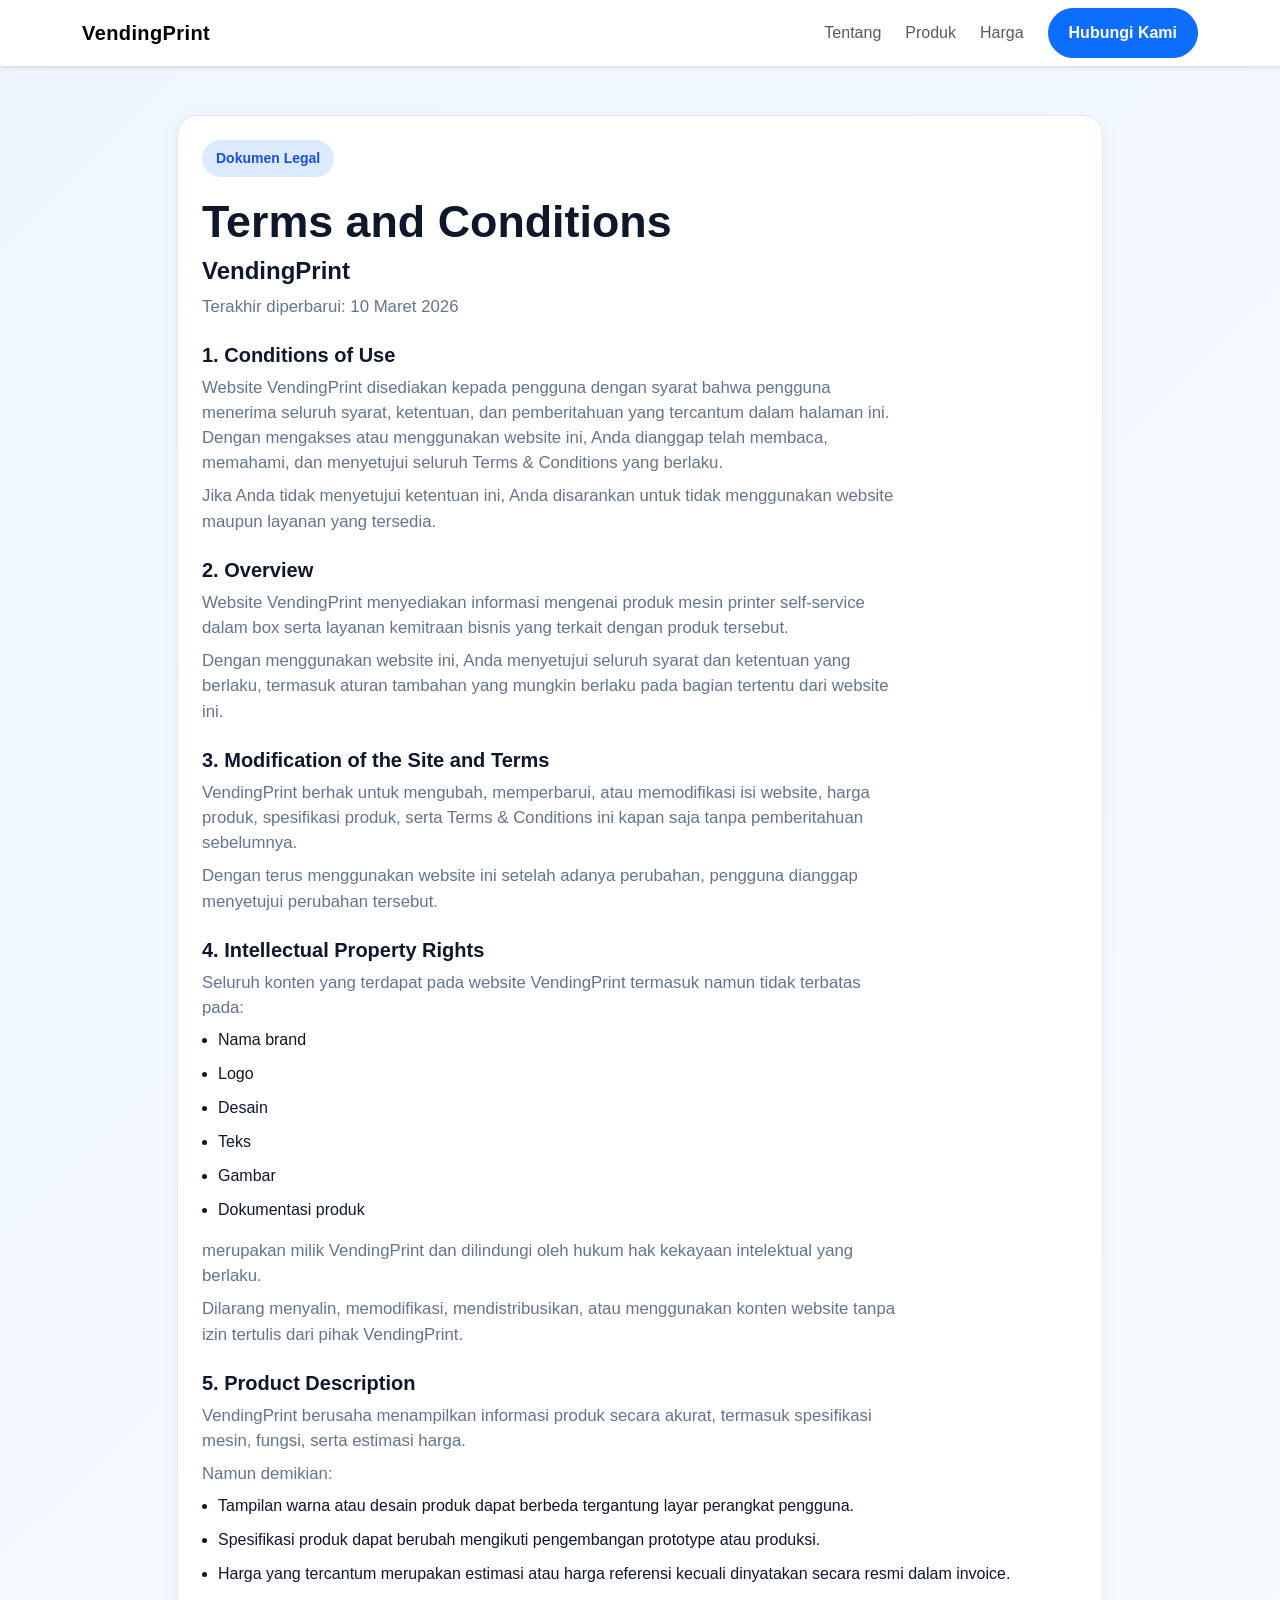
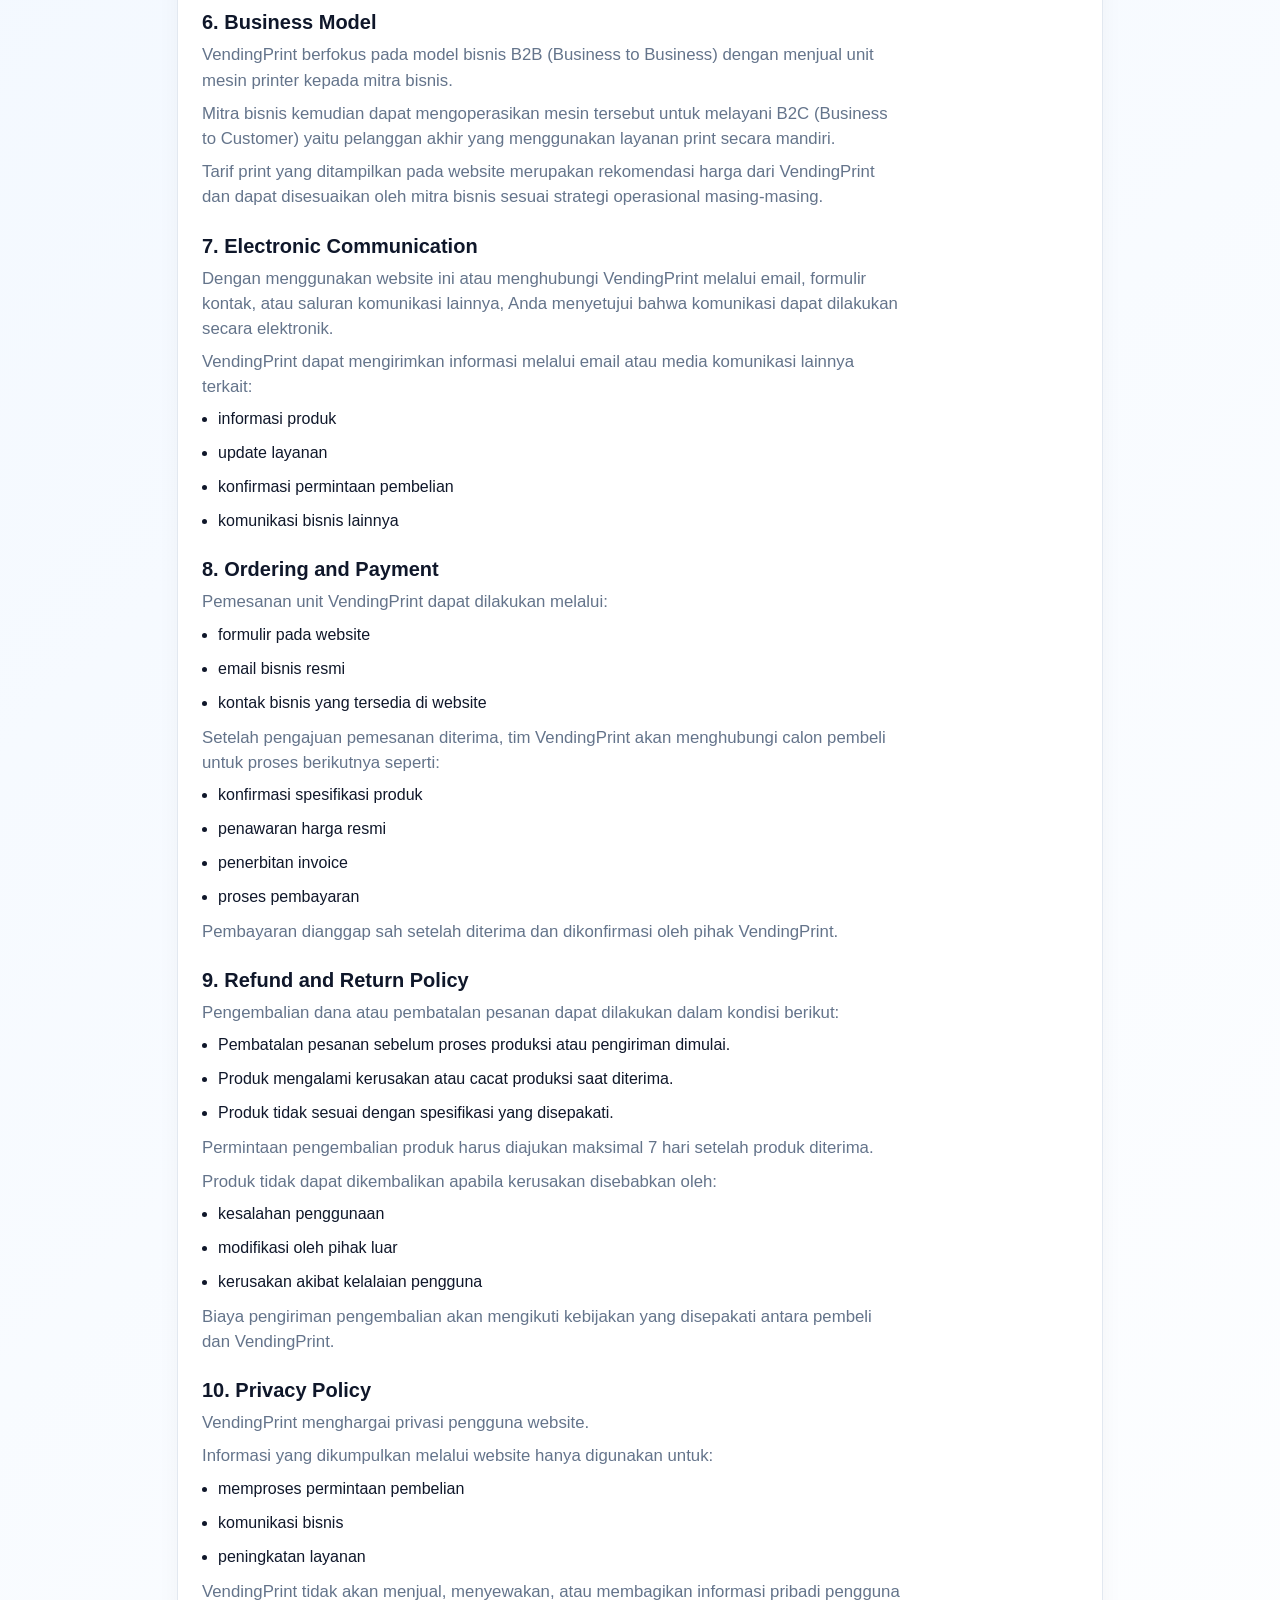
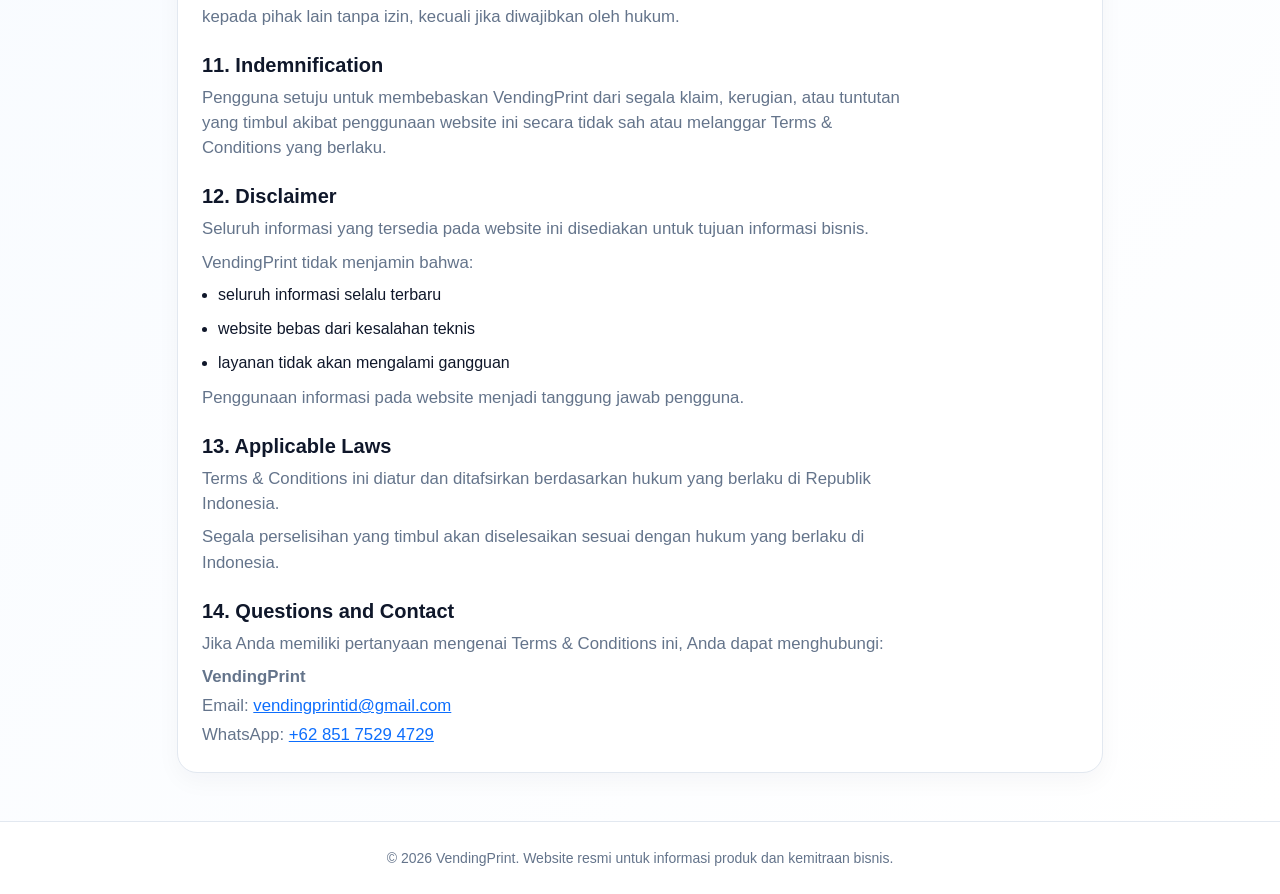
==== terms.html @ bd44f7d4 "Create TnC and add image VendingPrint.png" ====
<!DOCTYPE html>
<html lang="id">
<head>
  <meta charset="UTF-8" />
  <meta name="viewport" content="width=device-width, initial-scale=1.0" />
  <title>Terms & Conditions - VendingPrint</title>
  <meta name="description" content="Terms & Conditions resmi VendingPrint terkait penggunaan website, pemesanan, dan kebijakan layanan." />
  <link href="https://cdn.jsdelivr.net/npm/bootstrap@5.3.3/dist/css/bootstrap.min.css" rel="stylesheet" />
  <link rel="stylesheet" href="style.css" />
</head>
<body>
  <nav class="navbar navbar-expand-lg bg-white border-bottom sticky-top shadow-sm">
    <div class="container">
      <a class="navbar-brand" href="index.html#home">VendingPrint</a>
      <button class="navbar-toggler" type="button" data-bs-toggle="collapse" data-bs-target="#navbarNavTerms">
        <span class="navbar-toggler-icon"></span>
      </button>
      <div class="collapse navbar-collapse" id="navbarNavTerms">
        <ul class="navbar-nav ms-auto align-items-lg-center gap-lg-2">
          <li class="nav-item"><a class="nav-link" href="index.html#tentang">Tentang</a></li>
          <li class="nav-item"><a class="nav-link" href="index.html#produk">Produk</a></li>
          <li class="nav-item"><a class="nav-link" href="index.html#harga">Harga</a></li>
          <li class="nav-item"><a class="btn btn-primary btn-rounded ms-lg-2" href="index.html#hubungi">Hubungi Kami</a></li>
        </ul>
      </div>
    </div>
  </nav>

  <section class="hero py-5">
    <div class="container">
      <div class="row justify-content-center">
        <div class="col-lg-10">
          <div class="catalog-card section-reveal">
            <span class="hero-badge">Dokumen Legal</span>
            <h1 class="section-title mb-2">Terms and Conditions</h1>
            <h2 class="h4 fw-bold mb-2">VendingPrint</h2>
            <p class="small-note mb-4">Terakhir diperbarui: 10 Maret 2026</p>

            <div class="mb-4">
              <h3 class="h5 fw-bold">1. Conditions of Use</h3>
              <p class="muted mb-0">
                Website VendingPrint disediakan kepada pengguna dengan syarat bahwa pengguna menerima seluruh syarat, ketentuan, dan pemberitahuan yang tercantum dalam halaman ini. Dengan mengakses atau menggunakan website ini, Anda dianggap telah membaca, memahami, dan menyetujui seluruh Terms &amp; Conditions yang berlaku.
              </p>
              <p class="muted mb-0 mt-2">
                Jika Anda tidak menyetujui ketentuan ini, Anda disarankan untuk tidak menggunakan website maupun layanan yang tersedia.
              </p>
            </div>

            <div class="mb-4">
              <h3 class="h5 fw-bold">2. Overview</h3>
              <p class="muted mb-0">
                Website VendingPrint menyediakan informasi mengenai produk mesin printer self-service dalam box serta layanan kemitraan bisnis yang terkait dengan produk tersebut.
              </p>
              <p class="muted mb-0 mt-2">
                Dengan menggunakan website ini, Anda menyetujui seluruh syarat dan ketentuan yang berlaku, termasuk aturan tambahan yang mungkin berlaku pada bagian tertentu dari website ini.
              </p>
            </div>

            <div class="mb-4">
              <h3 class="h5 fw-bold">3. Modification of the Site and Terms</h3>
              <p class="muted mb-0">
                VendingPrint berhak untuk mengubah, memperbarui, atau memodifikasi isi website, harga produk, spesifikasi produk, serta Terms &amp; Conditions ini kapan saja tanpa pemberitahuan sebelumnya.
              </p>
              <p class="muted mb-0 mt-2">
                Dengan terus menggunakan website ini setelah adanya perubahan, pengguna dianggap menyetujui perubahan tersebut.
              </p>
            </div>

            <div class="mb-4">
              <h3 class="h5 fw-bold">4. Intellectual Property Rights</h3>
              <p class="muted mb-2">Seluruh konten yang terdapat pada website VendingPrint termasuk namun tidak terbatas pada:</p>
              <ul class="simple-list ps-3">
                <li>Nama brand</li>
                <li>Logo</li>
                <li>Desain</li>
                <li>Teks</li>
                <li>Gambar</li>
                <li>Dokumentasi produk</li>
              </ul>
              <p class="muted mb-0">
                merupakan milik VendingPrint dan dilindungi oleh hukum hak kekayaan intelektual yang berlaku.
              </p>
              <p class="muted mb-0 mt-2">
                Dilarang menyalin, memodifikasi, mendistribusikan, atau menggunakan konten website tanpa izin tertulis dari pihak VendingPrint.
              </p>
            </div>

            <div class="mb-4">
              <h3 class="h5 fw-bold">5. Product Description</h3>
              <p class="muted mb-2">
                VendingPrint berusaha menampilkan informasi produk secara akurat, termasuk spesifikasi mesin, fungsi, serta estimasi harga.
              </p>
              <p class="muted mb-2">Namun demikian:</p>
              <ul class="simple-list ps-3 mb-0">
                <li>Tampilan warna atau desain produk dapat berbeda tergantung layar perangkat pengguna.</li>
                <li>Spesifikasi produk dapat berubah mengikuti pengembangan prototype atau produksi.</li>
                <li>Harga yang tercantum merupakan estimasi atau harga referensi kecuali dinyatakan secara resmi dalam invoice.</li>
              </ul>
            </div>

            <div class="mb-4">
              <h3 class="h5 fw-bold">6. Business Model</h3>
              <p class="muted mb-0">
                VendingPrint berfokus pada model bisnis B2B (Business to Business) dengan menjual unit mesin printer kepada mitra bisnis.
              </p>
              <p class="muted mb-0 mt-2">
                Mitra bisnis kemudian dapat mengoperasikan mesin tersebut untuk melayani B2C (Business to Customer) yaitu pelanggan akhir yang menggunakan layanan print secara mandiri.
              </p>
              <p class="muted mb-0 mt-2">
                Tarif print yang ditampilkan pada website merupakan rekomendasi harga dari VendingPrint dan dapat disesuaikan oleh mitra bisnis sesuai strategi operasional masing-masing.
              </p>
            </div>

            <div class="mb-4">
              <h3 class="h5 fw-bold">7. Electronic Communication</h3>
              <p class="muted mb-2">
                Dengan menggunakan website ini atau menghubungi VendingPrint melalui email, formulir kontak, atau saluran komunikasi lainnya, Anda menyetujui bahwa komunikasi dapat dilakukan secara elektronik.
              </p>
              <p class="muted mb-2">VendingPrint dapat mengirimkan informasi melalui email atau media komunikasi lainnya terkait:</p>
              <ul class="simple-list ps-3 mb-0">
                <li>informasi produk</li>
                <li>update layanan</li>
                <li>konfirmasi permintaan pembelian</li>
                <li>komunikasi bisnis lainnya</li>
              </ul>
            </div>

            <div class="mb-4">
              <h3 class="h5 fw-bold">8. Ordering and Payment</h3>
              <p class="muted mb-2">Pemesanan unit VendingPrint dapat dilakukan melalui:</p>
              <ul class="simple-list ps-3 mb-2">
                <li>formulir pada website</li>
                <li>email bisnis resmi</li>
                <li>kontak bisnis yang tersedia di website</li>
              </ul>
              <p class="muted mb-2">
                Setelah pengajuan pemesanan diterima, tim VendingPrint akan menghubungi calon pembeli untuk proses berikutnya seperti:
              </p>
              <ul class="simple-list ps-3 mb-2">
                <li>konfirmasi spesifikasi produk</li>
                <li>penawaran harga resmi</li>
                <li>penerbitan invoice</li>
                <li>proses pembayaran</li>
              </ul>
              <p class="muted mb-0">Pembayaran dianggap sah setelah diterima dan dikonfirmasi oleh pihak VendingPrint.</p>
            </div>

            <div class="mb-4">
              <h3 class="h5 fw-bold">9. Refund and Return Policy</h3>
              <p class="muted mb-2">Pengembalian dana atau pembatalan pesanan dapat dilakukan dalam kondisi berikut:</p>
              <ul class="simple-list ps-3 mb-2">
                <li>Pembatalan pesanan sebelum proses produksi atau pengiriman dimulai.</li>
                <li>Produk mengalami kerusakan atau cacat produksi saat diterima.</li>
                <li>Produk tidak sesuai dengan spesifikasi yang disepakati.</li>
              </ul>
              <p class="muted mb-2">Permintaan pengembalian produk harus diajukan maksimal 7 hari setelah produk diterima.</p>
              <p class="muted mb-2">Produk tidak dapat dikembalikan apabila kerusakan disebabkan oleh:</p>
              <ul class="simple-list ps-3 mb-2">
                <li>kesalahan penggunaan</li>
                <li>modifikasi oleh pihak luar</li>
                <li>kerusakan akibat kelalaian pengguna</li>
              </ul>
              <p class="muted mb-0">
                Biaya pengiriman pengembalian akan mengikuti kebijakan yang disepakati antara pembeli dan VendingPrint.
              </p>
            </div>

            <div class="mb-4">
              <h3 class="h5 fw-bold">10. Privacy Policy</h3>
              <p class="muted mb-2">VendingPrint menghargai privasi pengguna website.</p>
              <p class="muted mb-2">Informasi yang dikumpulkan melalui website hanya digunakan untuk:</p>
              <ul class="simple-list ps-3 mb-2">
                <li>memproses permintaan pembelian</li>
                <li>komunikasi bisnis</li>
                <li>peningkatan layanan</li>
              </ul>
              <p class="muted mb-0">
                VendingPrint tidak akan menjual, menyewakan, atau membagikan informasi pribadi pengguna kepada pihak lain tanpa izin, kecuali jika diwajibkan oleh hukum.
              </p>
            </div>

            <div class="mb-4">
              <h3 class="h5 fw-bold">11. Indemnification</h3>
              <p class="muted mb-0">
                Pengguna setuju untuk membebaskan VendingPrint dari segala klaim, kerugian, atau tuntutan yang timbul akibat penggunaan website ini secara tidak sah atau melanggar Terms &amp; Conditions yang berlaku.
              </p>
            </div>

            <div class="mb-4">
              <h3 class="h5 fw-bold">12. Disclaimer</h3>
              <p class="muted mb-2">Seluruh informasi yang tersedia pada website ini disediakan untuk tujuan informasi bisnis.</p>
              <p class="muted mb-2">VendingPrint tidak menjamin bahwa:</p>
              <ul class="simple-list ps-3 mb-2">
                <li>seluruh informasi selalu terbaru</li>
                <li>website bebas dari kesalahan teknis</li>
                <li>layanan tidak akan mengalami gangguan</li>
              </ul>
              <p class="muted mb-0">Penggunaan informasi pada website menjadi tanggung jawab pengguna.</p>
            </div>

            <div class="mb-4">
              <h3 class="h5 fw-bold">13. Applicable Laws</h3>
              <p class="muted mb-0">
                Terms &amp; Conditions ini diatur dan ditafsirkan berdasarkan hukum yang berlaku di Republik Indonesia.
              </p>
              <p class="muted mb-0 mt-2">
                Segala perselisihan yang timbul akan diselesaikan sesuai dengan hukum yang berlaku di Indonesia.
              </p>
            </div>

            <div>
              <h3 class="h5 fw-bold">14. Questions and Contact</h3>
              <p class="muted mb-2">Jika Anda memiliki pertanyaan mengenai Terms &amp; Conditions ini, Anda dapat menghubungi:</p>
              <p class="mb-1"><strong>VendingPrint</strong></p>
              <p class="mb-1">Email: <a href="mailto:vendingprintid@gmail.com">vendingprintid@gmail.com</a></p>
              <p class="mb-0">WhatsApp: <a href="https://wa.me/6285175294729" target="_blank" rel="noopener noreferrer">+62 851 7529 4729</a></p>
            </div>
          </div>
        </div>
      </div>
    </div>
  </section>

  <footer class="py-4">
    <div class="container text-center">
      <small>© <span id="year"></span> VendingPrint. Website resmi untuk informasi produk dan kemitraan bisnis.</small>
    </div>
  </footer>

  <button id="backToTop" class="back-to-top" aria-label="Kembali ke atas">↑</button>

  <script src="https://cdn.jsdelivr.net/npm/bootstrap@5.3.3/dist/js/bootstrap.bundle.min.js"></script>
  <script src="script.js"></script>
</body>
</html>
---- style.css ----
:root {
  --primary: #0d6efd;
  --dark: #0f172a;
  --muted: #64748b;
  --light-bg: #f8fafc;
  --border: #e2e8f0;
  --card-bg: #ffffff;
}

html {
  scroll-behavior: smooth;
}

body {
  font-family: Arial, Helvetica, sans-serif;
  color: var(--dark);
  background: #ffffff;
  transition: background 0.3s ease, color 0.3s ease;
}

.navbar {
  backdrop-filter: blur(10px);
}

.navbar-brand {
  font-weight: 700;
  letter-spacing: 0.4px;
}

.hero {
  background: linear-gradient(135deg, #eff6ff 0%, #ffffff 100%);
  padding: 90px 0 70px;
}

.hero-badge {
  display: inline-block;
  background: #dbeafe;
  color: #1d4ed8;
  padding: 8px 14px;
  border-radius: 999px;
  font-size: 14px;
  font-weight: 600;
  margin-bottom: 18px;
}

.hero h1 {
  font-size: 2.8rem;
  font-weight: 700;
  line-height: 1.2;
}

.hero p {
  font-size: 1.05rem;
  color: var(--muted);
  max-width: 700px;
}

.hero-card,
.info-card,
.pricing-card,
.catalog-card,
.contact-card {
  background: var(--card-bg);
  border: 1px solid var(--border);
  border-radius: 20px;
  padding: 24px;
  height: 100%;
  box-shadow: 0 8px 24px rgba(15, 23, 42, 0.04);
  transition: transform 0.25s ease, box-shadow 0.25s ease, background 0.3s ease;
}

.hover-lift:hover {
  transform: translateY(-6px);
  box-shadow: 0 16px 34px rgba(15, 23, 42, 0.12);
}

.machine-box {
  background: linear-gradient(180deg, #1e293b 0%, #334155 100%);
  border-radius: 24px;
  padding: 28px;
  color: #fff;
  max-width: 380px;
  margin: 0 auto;
  position: relative;
  min-height: 500px;
  box-shadow: 0 20px 45px rgba(15, 23, 42, 0.15);
}

.prototype-badge {
  position: absolute;
  top: 14px;
  right: 14px;
  background: rgba(255,255,255,0.15);
  border: 1px solid rgba(255,255,255,0.2);
  padding: 6px 10px;
  border-radius: 999px;
  font-size: 12px;
}

/* .machine-screen {
  background: #0f172a;
  border: 3px solid #475569;
  border-radius: 16px;
  height: 90px;
  margin-bottom: 18px;
  display: flex;
  align-items: center;
  justify-content: center;
  color: #93c5fd;
  font-weight: 700;
} */

.machine-image {
  width: 100%;
  border-radius: 14px;
  margin-bottom: 18px;
  box-shadow: 0 10px 25px rgba(0,0,0,0.2);
  background: #fff;
  object-fit: cover;
}

.machine-paper {
  width: 78%;
  min-height: 90px;
  background: #fff;
  border-radius: 10px;
  margin: 0 auto;
  color: #0f172a;
  padding: 12px;
  font-size: 12px;
  box-shadow: 0 12px 24px rgba(0, 0, 0, 0.15);
}

.section-title {
  font-size: 2rem;
  font-weight: 700;
  margin-bottom: 12px;
}

.section-subtitle {
  color: var(--muted);
  max-width: 720px;
  margin: 0 auto 40px;
}

.price-highlight {
  font-size: 2rem;
  font-weight: 700;
  color: var(--primary);
}

.catalog-price {
  font-size: 1.4rem;
  font-weight: 700;
  color: var(--dark);
}

.muted {
  color: var(--muted);
}

.feature-list li,
.simple-list li {
  margin-bottom: 10px;
  color: var(--dark);
}

.pricing-table .row-item {
  display: flex;
  justify-content: space-between;
  align-items: center;
  padding: 14px 0;
  border-bottom: 1px solid var(--border);
}

.pricing-table .row-item:last-child {
  border-bottom: none;
}

.cta-section {
  background: var(--light-bg);
}

footer {
  border-top: 1px solid var(--border);
  color: var(--muted);
}

.btn-rounded {
  border-radius: 999px;
  padding: 12px 20px;
  font-weight: 600;
}

.small-note {
  font-size: 0.92rem;
  color: var(--muted);
}

.section-reveal,
.fade-up {
  opacity: 0;
  transform: translateY(30px);
  transition: opacity 0.7s ease, transform 0.7s ease;
}

.section-reveal.show,
.fade-up.show {
  opacity: 1;
  transform: translateY(0);
}

.back-to-top {
  position: fixed;
  right: 20px;
  bottom: 20px;
  width: 46px;
  height: 46px;
  border: none;
  border-radius: 50%;
  background: var(--primary);
  color: #fff;
  font-size: 22px;
  display: none;
  align-items: center;
  justify-content: center;
  box-shadow: 0 10px 20px rgba(13, 110, 253, 0.25);
  z-index: 999;
}

.back-to-top.show {
  display: inline-flex;
}

@media (max-width: 991px) {
  .hero {
    padding: 72px 0 56px;
  }

  .hero h1 {
    font-size: 2.2rem;
  }
}

@media (max-width: 576px) {
  .hero h1 {
    font-size: 1.9rem;
  }

  .machine-box {
    min-height: auto;
  }

  .machine-paper {
    width: 100%;
  }

  .pricing-table .row-item {
    flex-direction: column;
    align-items: flex-start;
    gap: 6px;
  }
}
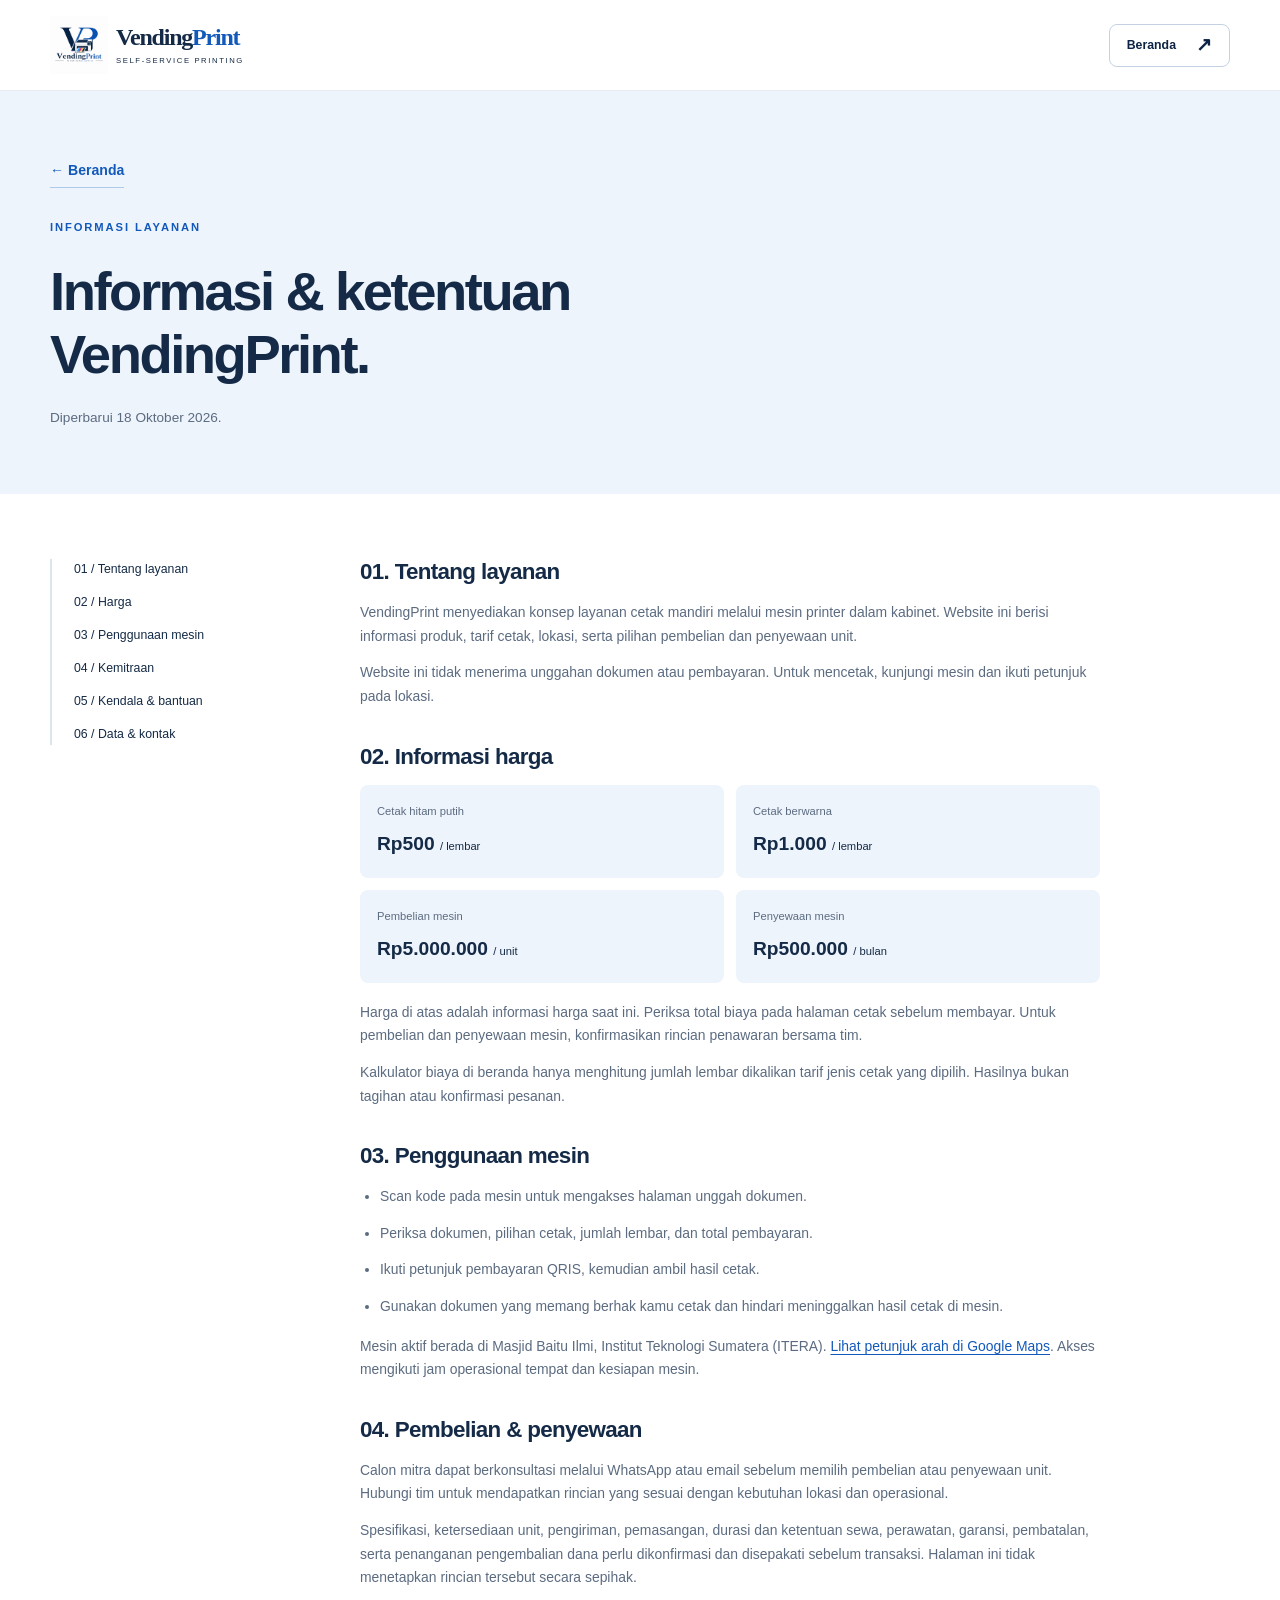
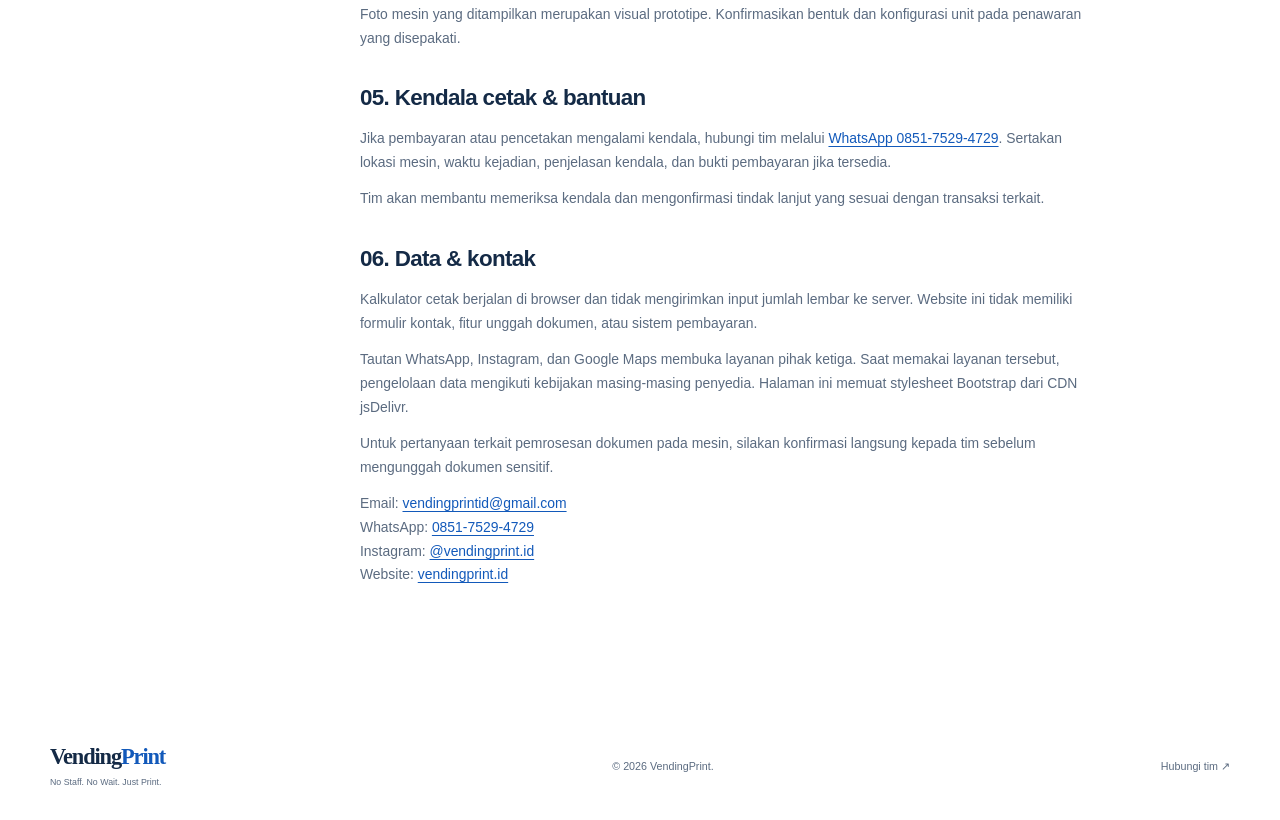
==== commit c9a09a61: "Update web VendingPrint" ====
--- a/terms.html
+++ b/terms.html
@@ -1,235 +1,223 @@
-<!DOCTYPE html>
+<!doctype html>
 <html lang="id">
-<head>
-  <meta charset="UTF-8" />
-  <meta name="viewport" content="width=device-width, initial-scale=1.0" />
-  <title>Terms & Conditions - VendingPrint</title>
-  <meta name="description" content="Terms & Conditions resmi VendingPrint terkait penggunaan website, pemesanan, dan kebijakan layanan." />
-  <link href="https://cdn.jsdelivr.net/npm/bootstrap@5.3.3/dist/css/bootstrap.min.css" rel="stylesheet" />
-  <link rel="stylesheet" href="style.css" />
-</head>
-<body>
-  <nav class="navbar navbar-expand-lg bg-white border-bottom sticky-top shadow-sm">
-    <div class="container">
-      <a class="navbar-brand" href="index.html#home">VendingPrint</a>
-      <button class="navbar-toggler" type="button" data-bs-toggle="collapse" data-bs-target="#navbarNavTerms">
-        <span class="navbar-toggler-icon"></span>
-      </button>
-      <div class="collapse navbar-collapse" id="navbarNavTerms">
-        <ul class="navbar-nav ms-auto align-items-lg-center gap-lg-2">
-          <li class="nav-item"><a class="nav-link" href="index.html#tentang">Tentang</a></li>
-          <li class="nav-item"><a class="nav-link" href="index.html#produk">Produk</a></li>
-          <li class="nav-item"><a class="nav-link" href="index.html#harga">Harga</a></li>
-          <li class="nav-item"><a class="btn btn-primary btn-rounded ms-lg-2" href="index.html#hubungi">Hubungi Kami</a></li>
-        </ul>
+  <head>
+    <meta charset="UTF-8" />
+    <meta name="viewport" content="width=device-width, initial-scale=1" />
+    <meta name="theme-color" content="#0c2345" />
+    <title>Informasi & Ketentuan — VendingPrint</title>
+    <meta
+      name="description"
+      content="Informasi layanan cetak, harga, kemitraan, dan kontak bantuan VendingPrint."
+    />
+    <link rel="icon" type="image/png" href="logo.png" />
+    <link
+      rel="stylesheet"
+      href="https://cdn.jsdelivr.net/npm/bootstrap@5.3.3/dist/css/bootstrap.min.css"
+    />
+    <link rel="stylesheet" href="style.css" />
+    <script src="script.js" defer></script>
+  </head>
+  <body>
+    <a class="skip-link" href="#main">Langsung ke konten</a>
+    <header class="site-header terms-header">
+      <div class="container nav-shell">
+        <a class="brand" href="index.html" aria-label="VendingPrint, beranda"
+          ><img src="logo.png" alt="" width="58" height="58" /><span
+            >Vending<span class="brand-blue">Print</span
+            ><small>SELF-SERVICE PRINTING</small></span
+          ></a
+        ><a class="button button-small button-outline" href="index.html"
+          >Beranda <span aria-hidden="true">↗</span></a
+        >
       </div>
-    </div>
-  </nav>
-
-  <section class="hero py-5">
-    <div class="container">
-      <div class="row justify-content-center">
-        <div class="col-lg-10">
-          <div class="catalog-card section-reveal">
-            <span class="hero-badge">Dokumen Legal</span>
-            <h1 class="section-title mb-2">Terms and Conditions</h1>
-            <h2 class="h4 fw-bold mb-2">VendingPrint</h2>
-            <p class="small-note mb-4">Terakhir diperbarui: 10 Maret 2026</p>
-
-            <div class="mb-4">
-              <h3 class="h5 fw-bold">1. Conditions of Use</h3>
-              <p class="muted mb-0">
-                Website VendingPrint disediakan kepada pengguna dengan syarat bahwa pengguna menerima seluruh syarat, ketentuan, dan pemberitahuan yang tercantum dalam halaman ini. Dengan mengakses atau menggunakan website ini, Anda dianggap telah membaca, memahami, dan menyetujui seluruh Terms &amp; Conditions yang berlaku.
-              </p>
-              <p class="muted mb-0 mt-2">
-                Jika Anda tidak menyetujui ketentuan ini, Anda disarankan untuk tidak menggunakan website maupun layanan yang tersedia.
-              </p>
-            </div>
-
-            <div class="mb-4">
-              <h3 class="h5 fw-bold">2. Overview</h3>
-              <p class="muted mb-0">
-                Website VendingPrint menyediakan informasi mengenai produk mesin printer self-service dalam box serta layanan kemitraan bisnis yang terkait dengan produk tersebut.
-              </p>
-              <p class="muted mb-0 mt-2">
-                Dengan menggunakan website ini, Anda menyetujui seluruh syarat dan ketentuan yang berlaku, termasuk aturan tambahan yang mungkin berlaku pada bagian tertentu dari website ini.
-              </p>
-            </div>
-
-            <div class="mb-4">
-              <h3 class="h5 fw-bold">3. Modification of the Site and Terms</h3>
-              <p class="muted mb-0">
-                VendingPrint berhak untuk mengubah, memperbarui, atau memodifikasi isi website, harga produk, spesifikasi produk, serta Terms &amp; Conditions ini kapan saja tanpa pemberitahuan sebelumnya.
-              </p>
-              <p class="muted mb-0 mt-2">
-                Dengan terus menggunakan website ini setelah adanya perubahan, pengguna dianggap menyetujui perubahan tersebut.
-              </p>
-            </div>
-
-            <div class="mb-4">
-              <h3 class="h5 fw-bold">4. Intellectual Property Rights</h3>
-              <p class="muted mb-2">Seluruh konten yang terdapat pada website VendingPrint termasuk namun tidak terbatas pada:</p>
-              <ul class="simple-list ps-3">
-                <li>Nama brand</li>
-                <li>Logo</li>
-                <li>Desain</li>
-                <li>Teks</li>
-                <li>Gambar</li>
-                <li>Dokumentasi produk</li>
-              </ul>
-              <p class="muted mb-0">
-                merupakan milik VendingPrint dan dilindungi oleh hukum hak kekayaan intelektual yang berlaku.
-              </p>
-              <p class="muted mb-0 mt-2">
-                Dilarang menyalin, memodifikasi, mendistribusikan, atau menggunakan konten website tanpa izin tertulis dari pihak VendingPrint.
-              </p>
-            </div>
-
-            <div class="mb-4">
-              <h3 class="h5 fw-bold">5. Product Description</h3>
-              <p class="muted mb-2">
-                VendingPrint berusaha menampilkan informasi produk secara akurat, termasuk spesifikasi mesin, fungsi, serta estimasi harga.
-              </p>
-              <p class="muted mb-2">Namun demikian:</p>
-              <ul class="simple-list ps-3 mb-0">
-                <li>Tampilan warna atau desain produk dapat berbeda tergantung layar perangkat pengguna.</li>
-                <li>Spesifikasi produk dapat berubah mengikuti pengembangan prototype atau produksi.</li>
-                <li>Harga yang tercantum merupakan estimasi atau harga referensi kecuali dinyatakan secara resmi dalam invoice.</li>
-              </ul>
-            </div>
-
-            <div class="mb-4">
-              <h3 class="h5 fw-bold">6. Business Model</h3>
-              <p class="muted mb-0">
-                VendingPrint berfokus pada model bisnis B2B (Business to Business) dengan menjual unit mesin printer kepada mitra bisnis.
-              </p>
-              <p class="muted mb-0 mt-2">
-                Mitra bisnis kemudian dapat mengoperasikan mesin tersebut untuk melayani B2C (Business to Customer) yaitu pelanggan akhir yang menggunakan layanan print secara mandiri.
-              </p>
-              <p class="muted mb-0 mt-2">
-                Tarif print yang ditampilkan pada website merupakan rekomendasi harga dari VendingPrint dan dapat disesuaikan oleh mitra bisnis sesuai strategi operasional masing-masing.
-              </p>
-            </div>
-
-            <div class="mb-4">
-              <h3 class="h5 fw-bold">7. Electronic Communication</h3>
-              <p class="muted mb-2">
-                Dengan menggunakan website ini atau menghubungi VendingPrint melalui email, formulir kontak, atau saluran komunikasi lainnya, Anda menyetujui bahwa komunikasi dapat dilakukan secara elektronik.
-              </p>
-              <p class="muted mb-2">VendingPrint dapat mengirimkan informasi melalui email atau media komunikasi lainnya terkait:</p>
-              <ul class="simple-list ps-3 mb-0">
-                <li>informasi produk</li>
-                <li>update layanan</li>
-                <li>konfirmasi permintaan pembelian</li>
-                <li>komunikasi bisnis lainnya</li>
-              </ul>
-            </div>
-
-            <div class="mb-4">
-              <h3 class="h5 fw-bold">8. Ordering and Payment</h3>
-              <p class="muted mb-2">Pemesanan unit VendingPrint dapat dilakukan melalui:</p>
-              <ul class="simple-list ps-3 mb-2">
-                <li>formulir pada website</li>
-                <li>email bisnis resmi</li>
-                <li>kontak bisnis yang tersedia di website</li>
-              </ul>
-              <p class="muted mb-2">
-                Setelah pengajuan pemesanan diterima, tim VendingPrint akan menghubungi calon pembeli untuk proses berikutnya seperti:
-              </p>
-              <ul class="simple-list ps-3 mb-2">
-                <li>konfirmasi spesifikasi produk</li>
-                <li>penawaran harga resmi</li>
-                <li>penerbitan invoice</li>
-                <li>proses pembayaran</li>
-              </ul>
-              <p class="muted mb-0">Pembayaran dianggap sah setelah diterima dan dikonfirmasi oleh pihak VendingPrint.</p>
-            </div>
-
-            <div class="mb-4">
-              <h3 class="h5 fw-bold">9. Refund and Return Policy</h3>
-              <p class="muted mb-2">Pengembalian dana atau pembatalan pesanan dapat dilakukan dalam kondisi berikut:</p>
-              <ul class="simple-list ps-3 mb-2">
-                <li>Pembatalan pesanan sebelum proses produksi atau pengiriman dimulai.</li>
-                <li>Produk mengalami kerusakan atau cacat produksi saat diterima.</li>
-                <li>Produk tidak sesuai dengan spesifikasi yang disepakati.</li>
-              </ul>
-              <p class="muted mb-2">Permintaan pengembalian produk harus diajukan maksimal 7 hari setelah produk diterima.</p>
-              <p class="muted mb-2">Produk tidak dapat dikembalikan apabila kerusakan disebabkan oleh:</p>
-              <ul class="simple-list ps-3 mb-2">
-                <li>kesalahan penggunaan</li>
-                <li>modifikasi oleh pihak luar</li>
-                <li>kerusakan akibat kelalaian pengguna</li>
-              </ul>
-              <p class="muted mb-0">
-                Biaya pengiriman pengembalian akan mengikuti kebijakan yang disepakati antara pembeli dan VendingPrint.
-              </p>
-            </div>
-
-            <div class="mb-4">
-              <h3 class="h5 fw-bold">10. Privacy Policy</h3>
-              <p class="muted mb-2">VendingPrint menghargai privasi pengguna website.</p>
-              <p class="muted mb-2">Informasi yang dikumpulkan melalui website hanya digunakan untuk:</p>
-              <ul class="simple-list ps-3 mb-2">
-                <li>memproses permintaan pembelian</li>
-                <li>komunikasi bisnis</li>
-                <li>peningkatan layanan</li>
-              </ul>
-              <p class="muted mb-0">
-                VendingPrint tidak akan menjual, menyewakan, atau membagikan informasi pribadi pengguna kepada pihak lain tanpa izin, kecuali jika diwajibkan oleh hukum.
-              </p>
-            </div>
-
-            <div class="mb-4">
-              <h3 class="h5 fw-bold">11. Indemnification</h3>
-              <p class="muted mb-0">
-                Pengguna setuju untuk membebaskan VendingPrint dari segala klaim, kerugian, atau tuntutan yang timbul akibat penggunaan website ini secara tidak sah atau melanggar Terms &amp; Conditions yang berlaku.
-              </p>
-            </div>
-
-            <div class="mb-4">
-              <h3 class="h5 fw-bold">12. Disclaimer</h3>
-              <p class="muted mb-2">Seluruh informasi yang tersedia pada website ini disediakan untuk tujuan informasi bisnis.</p>
-              <p class="muted mb-2">VendingPrint tidak menjamin bahwa:</p>
-              <ul class="simple-list ps-3 mb-2">
-                <li>seluruh informasi selalu terbaru</li>
-                <li>website bebas dari kesalahan teknis</li>
-                <li>layanan tidak akan mengalami gangguan</li>
-              </ul>
-              <p class="muted mb-0">Penggunaan informasi pada website menjadi tanggung jawab pengguna.</p>
-            </div>
-
-            <div class="mb-4">
-              <h3 class="h5 fw-bold">13. Applicable Laws</h3>
-              <p class="muted mb-0">
-                Terms &amp; Conditions ini diatur dan ditafsirkan berdasarkan hukum yang berlaku di Republik Indonesia.
-              </p>
-              <p class="muted mb-0 mt-2">
-                Segala perselisihan yang timbul akan diselesaikan sesuai dengan hukum yang berlaku di Indonesia.
-              </p>
-            </div>
-
-            <div>
-              <h3 class="h5 fw-bold">14. Questions and Contact</h3>
-              <p class="muted mb-2">Jika Anda memiliki pertanyaan mengenai Terms &amp; Conditions ini, Anda dapat menghubungi:</p>
-              <p class="mb-1"><strong>VendingPrint</strong></p>
-              <p class="mb-1">Email: <a href="mailto:vendingprintid@gmail.com">vendingprintid@gmail.com</a></p>
-              <p class="mb-0">WhatsApp: <a href="https://wa.me/6285175294729" target="_blank" rel="noopener noreferrer">+62 851 7529 4729</a></p>
-            </div>
-          </div>
+    </header>
+    <main id="main">
+      <section class="terms-hero">
+        <div class="container">
+          <a class="text-link" href="index.html">← Beranda</a>
+          <p class="eyebrow">INFORMASI LAYANAN</p>
+          <h1>Informasi & ketentuan VendingPrint.</h1>
+          <p>Diperbarui 18 Oktober 2026.</p>
+        </div>
+      </section>
+      <div class="container terms-layout">
+        <nav class="terms-toc" aria-label="Daftar isi">
+          <a href="#layanan">01 / Tentang layanan</a
+          ><a href="#harga">02 / Harga</a
+          ><a href="#penggunaan">03 / Penggunaan mesin</a
+          ><a href="#kemitraan">04 / Kemitraan</a
+          ><a href="#bantuan">05 / Kendala & bantuan</a
+          ><a href="#privasi">06 / Data & kontak</a>
+        </nav>
+        <div class="terms-content">
+          <section id="layanan">
+            <h2>01. Tentang layanan</h2>
+            <p>
+              VendingPrint menyediakan konsep layanan cetak mandiri melalui
+              mesin printer dalam kabinet. Website ini berisi informasi produk,
+              tarif cetak, lokasi, serta pilihan pembelian dan penyewaan unit.
+            </p>
+            <p>
+              Website ini tidak menerima unggahan dokumen atau pembayaran. Untuk
+              mencetak, kunjungi mesin dan ikuti petunjuk pada lokasi.
+            </p>
+          </section>
+          <section id="harga">
+            <h2>02. Informasi harga</h2>
+            <dl class="terms-price-list">
+              <div>
+                <dt>Cetak hitam putih</dt>
+                <dd>Rp500 <span>/ lembar</span></dd>
+              </div>
+              <div>
+                <dt>Cetak berwarna</dt>
+                <dd>Rp1.000 <span>/ lembar</span></dd>
+              </div>
+              <div>
+                <dt>Pembelian mesin</dt>
+                <dd>Rp5.000.000 <span>/ unit</span></dd>
+              </div>
+              <div>
+                <dt>Penyewaan mesin</dt>
+                <dd>Rp500.000 <span>/ bulan</span></dd>
+              </div>
+            </dl>
+            <p>
+              Harga di atas adalah informasi harga saat ini. Periksa total biaya
+              pada halaman cetak sebelum membayar. Untuk pembelian dan penyewaan
+              mesin, konfirmasikan rincian penawaran bersama tim.
+            </p>
+            <p>
+              Kalkulator biaya di beranda hanya menghitung jumlah lembar
+              dikalikan tarif jenis cetak yang dipilih. Hasilnya bukan tagihan
+              atau konfirmasi pesanan.
+            </p>
+          </section>
+          <section id="penggunaan">
+            <h2>03. Penggunaan mesin</h2>
+            <ul>
+              <li>
+                Scan kode pada mesin untuk mengakses halaman unggah dokumen.
+              </li>
+              <li>
+                Periksa dokumen, pilihan cetak, jumlah lembar, dan total
+                pembayaran.
+              </li>
+              <li>
+                Ikuti petunjuk pembayaran QRIS, kemudian ambil hasil cetak.
+              </li>
+              <li>
+                Gunakan dokumen yang memang berhak kamu cetak dan hindari
+                meninggalkan hasil cetak di mesin.
+              </li>
+            </ul>
+            <p>
+              Mesin aktif berada di Masjid Baitu Ilmi, Institut Teknologi
+              Sumatera (ITERA).
+              <a
+                href="https://maps.app.goo.gl/g1y97NFmyg1iFwms7"
+                target="_blank"
+                rel="noopener noreferrer"
+                >Lihat petunjuk arah di Google Maps</a
+              >. Akses mengikuti jam operasional tempat dan kesiapan mesin.
+            </p>
+          </section>
+          <section id="kemitraan">
+            <h2>04. Pembelian & penyewaan</h2>
+            <p>
+              Calon mitra dapat berkonsultasi melalui WhatsApp atau email
+              sebelum memilih pembelian atau penyewaan unit. Hubungi tim untuk
+              mendapatkan rincian yang sesuai dengan kebutuhan lokasi dan
+              operasional.
+            </p>
+            <p>
+              Spesifikasi, ketersediaan unit, pengiriman, pemasangan, durasi dan
+              ketentuan sewa, perawatan, garansi, pembatalan, serta penanganan
+              pengembalian dana perlu dikonfirmasi dan disepakati sebelum
+              transaksi. Halaman ini tidak menetapkan rincian tersebut secara
+              sepihak.
+            </p>
+            <p>
+              Foto mesin yang ditampilkan merupakan visual prototipe.
+              Konfirmasikan bentuk dan konfigurasi unit pada penawaran yang
+              disepakati.
+            </p>
+          </section>
+          <section id="bantuan">
+            <h2>05. Kendala cetak & bantuan</h2>
+            <p>
+              Jika pembayaran atau pencetakan mengalami kendala, hubungi tim
+              melalui
+              <a
+                href="https://wa.me/6285175294729"
+                target="_blank"
+                rel="noopener noreferrer"
+                >WhatsApp 0851-7529-4729</a
+              >. Sertakan lokasi mesin, waktu kejadian, penjelasan kendala, dan
+              bukti pembayaran jika tersedia.
+            </p>
+            <p>
+              Tim akan membantu memeriksa kendala dan mengonfirmasi tindak
+              lanjut yang sesuai dengan transaksi terkait.
+            </p>
+          </section>
+          <section id="privasi">
+            <h2>06. Data & kontak</h2>
+            <p>
+              Kalkulator cetak berjalan di browser dan tidak mengirimkan input
+              jumlah lembar ke server. Website ini tidak memiliki formulir
+              kontak, fitur unggah dokumen, atau sistem pembayaran.
+            </p>
+            <p>
+              Tautan WhatsApp, Instagram, dan Google Maps membuka layanan pihak
+              ketiga. Saat memakai layanan tersebut, pengelolaan data mengikuti
+              kebijakan masing-masing penyedia. Halaman ini memuat stylesheet
+              Bootstrap dari CDN jsDelivr.
+            </p>
+            <p>
+              Untuk pertanyaan terkait pemrosesan dokumen pada mesin, silakan
+              konfirmasi langsung kepada tim sebelum mengunggah dokumen
+              sensitif.
+            </p>
+            <p>
+              Email:
+              <a href="mailto:vendingprintid@gmail.com"
+                >vendingprintid@gmail.com</a
+              ><br />WhatsApp:
+              <a
+                href="https://wa.me/6285175294729"
+                target="_blank"
+                rel="noopener noreferrer"
+                >0851-7529-4729</a
+              ><br />Instagram:
+              <a
+                href="https://www.instagram.com/vendingprint.id/"
+                target="_blank"
+                rel="noopener noreferrer"
+                >@vendingprint.id</a
+              ><br />Website:
+              <a
+                href="https://vendingprint.id"
+                target="_blank"
+                rel="noopener noreferrer"
+                >vendingprint.id</a
+              >
+            </p>
+          </section>
         </div>
       </div>
-    </div>
-  </section>
-
-  <footer class="py-4">
-    <div class="container text-center">
-      <small>© <span id="year"></span> VendingPrint. Website resmi untuk informasi produk dan kemitraan bisnis.</small>
-    </div>
-  </footer>
-
-  <button id="backToTop" class="back-to-top" aria-label="Kembali ke atas">↑</button>
-
-  <script src="https://cdn.jsdelivr.net/npm/bootstrap@5.3.3/dist/js/bootstrap.bundle.min.js"></script>
-  <script src="script.js"></script>
-</body>
-</html>+    </main>
+    <footer class="site-footer">
+      <div class="container footer-layout">
+        <a class="footer-wordmark" href="index.html"
+          >Vending<span>Print</span
+          ><small>No Staff. No Wait. Just Print.</small></a
+        >
+        <p>© <span data-year>2026</span> VendingPrint.</p>
+        <a href="index.html#kontak"
+          >Hubungi tim <span aria-hidden="true">↗</span></a
+        >
+      </div>
+    </footer>
+  </body>
+</html>
--- a/style.css
+++ b/style.css
@@ -1,263 +1,1969 @@
 :root {
-  --primary: #0d6efd;
-  --dark: #0f172a;
-  --muted: #64748b;
-  --light-bg: #f8fafc;
-  --border: #e2e8f0;
-  --card-bg: #ffffff;
-}
-
+  --navy: #0c2345;
+  --blue: #1259ba;
+  --blue-dark: #09499f;
+  --pale: #eef4fc;
+  --ink: #142a46;
+  --muted: #5b6b80;
+  --line: #dce4ee;
+  --white: #fff;
+  --radius: 18px;
+  --bs-body-font-family: "Avenir Next", "Segoe UI", Arial, sans-serif;
+  --bs-body-color: var(--ink);
+}
+* {
+  box-sizing: border-box;
+}
 html {
   scroll-behavior: smooth;
-}
-
+  scroll-padding-top: 100px;
+}
 body {
-  font-family: Arial, Helvetica, sans-serif;
-  color: var(--dark);
-  background: #ffffff;
-  transition: background 0.3s ease, color 0.3s ease;
-}
-
-.navbar {
-  backdrop-filter: blur(10px);
-}
-
-.navbar-brand {
+  margin: 0;
+  font-family: var(--bs-body-font-family);
+  color: var(--ink);
+  background: #fff;
+  line-height: 1.7;
+  -webkit-font-smoothing: antialiased;
+}
+a {
+  color: inherit;
+  text-decoration: none;
+}
+button,
+input {
+  font: inherit;
+}
+button,
+a,
+input,
+summary {
+  -webkit-tap-highlight-color: transparent;
+}
+a,
+button,
+input,
+summary {
+  touch-action: manipulation;
+}
+img {
+  max-width: 100%;
+  height: auto;
+}
+h1,
+h2,
+h3,
+h4,
+p,
+figure {
+  margin: 0;
+}
+h1,
+h2,
+h3,
+h4 {
   font-weight: 700;
-  letter-spacing: 0.4px;
-}
-
+  line-height: 1.15;
+  letter-spacing: -0.045em;
+}
+p {
+  color: var(--muted);
+}
+h2 {
+  font-size: clamp(2.1rem, 3.4vw, 3.25rem);
+}
+h3 {
+  font-size: 1.5rem;
+}
+a:focus-visible,
+button:focus-visible,
+input:focus-visible,
+summary:focus-visible {
+  outline: 3px solid #2694ed;
+  outline-offset: 5px;
+}
+::selection {
+  background: #cee3ff;
+  color: var(--navy);
+}
+.container {
+  width: calc(100% - 96px);
+  max-width: 1180px;
+  margin-inline: auto;
+  padding: 0;
+}
+.section {
+  padding: 100px 0;
+}
+.eyebrow {
+  font-size: 0.7rem;
+  font-weight: 700;
+  letter-spacing: 0.17em;
+  color: var(--blue);
+  margin-bottom: 24px;
+}
+.text-blue {
+  color: var(--blue);
+}
+.button {
+  display: inline-flex;
+  justify-content: center;
+  align-items: center;
+  gap: 26px;
+  min-height: 52px;
+  padding: 13px 23px;
+  border: 1px solid transparent;
+  border-radius: 8px;
+  font-size: 0.86rem;
+  font-weight: 650;
+  line-height: 1.5;
+  transition:
+    background 0.2s,
+    transform 0.2s,
+    color 0.2s;
+}
+.button:hover {
+  transform: translateY(-2px);
+}
+.button span {
+  font-size: 1.2rem;
+  line-height: 1;
+}
+.button-primary {
+  background: var(--blue);
+  color: white;
+}
+.button-primary:hover {
+  background: var(--blue-dark);
+  color: white;
+}
+.button-outline {
+  border-color: #c4d1e3;
+  color: var(--navy);
+  background: transparent;
+}
+.button-outline:hover {
+  background: var(--pale);
+}
+.button-light {
+  color: var(--navy);
+  background: white;
+}
+.button-light:hover {
+  background: #e5efff;
+}
+.button-small {
+  min-height: 43px;
+  padding: 10px 17px;
+  font-size: 0.77rem;
+  gap: 20px;
+}
+.text-link {
+  display: inline-flex;
+  align-items: center;
+  gap: 22px;
+  color: var(--blue);
+  font-weight: 650;
+  font-size: 0.88rem;
+  border-bottom: 1px solid #afc9eb;
+  padding-bottom: 4px;
+}
+.text-link:hover {
+  color: var(--blue-dark);
+  border-color: var(--blue);
+}
+.skip-link {
+  position: fixed;
+  top: -100px;
+  left: 16px;
+  padding: 12px 20px;
+  background: var(--navy);
+  color: white;
+  z-index: 100;
+}
+.skip-link:focus {
+  top: 12px;
+}
+.site-header {
+  position: sticky;
+  top: 0;
+  z-index: 20;
+  background: rgba(255, 255, 255, 0.97);
+  border-bottom: 1px solid #e8edf3;
+}
+.nav-shell {
+  display: flex;
+  align-items: center;
+  justify-content: space-between;
+  min-height: 90px;
+  gap: 25px;
+}
+.brand {
+  display: flex;
+  align-items: center;
+  gap: 8px;
+  line-height: 1;
+  flex-shrink: 0;
+}
+.brand img {
+  object-fit: contain;
+}
+.brand > span {
+  font-family: Georgia, "Times New Roman", serif;
+  font-size: 1.5rem;
+  font-weight: 700;
+  letter-spacing: -0.05em;
+}
+.brand-blue {
+  color: var(--blue);
+}
+.brand small {
+  display: block;
+  margin-top: 8px;
+  font-family: Arial, sans-serif;
+  font-size: 0.48rem;
+  letter-spacing: 0.21em;
+  font-weight: 400;
+}
+.main-nav {
+  display: flex;
+  align-items: center;
+  gap: 30px;
+  font-size: 0.78rem;
+  font-weight: 550;
+}
+.main-nav > a:not(.button):hover {
+  color: var(--blue);
+}
+.menu-toggle {
+  display: none;
+}
 .hero {
-  background: linear-gradient(135deg, #eff6ff 0%, #ffffff 100%);
-  padding: 90px 0 70px;
-}
-
-.hero-badge {
+  background: linear-gradient(120deg, #fff 48%, #f4f7fc);
+  padding: 56px 0 62px;
+}
+.hero-grid {
+  display: grid;
+  grid-template-columns: 1.08fr 1fr;
+  align-items: center;
+  gap: 48px;
+}
+.hero .eyebrow {
+  display: flex;
+  align-items: center;
+  gap: 9px;
+  margin-bottom: 26px;
+}
+.status-dot {
   display: inline-block;
-  background: #dbeafe;
-  color: #1d4ed8;
-  padding: 8px 14px;
-  border-radius: 999px;
-  font-size: 14px;
+  width: 6px;
+  height: 6px;
+  flex-shrink: 0;
+  border-radius: 50%;
+  background: var(--blue);
+  box-shadow: 0 0 0 4px #1259ba12;
+}
+.hero h1 {
+  font-size: clamp(2.8rem, 4.4vw, 4.2rem);
+  line-height: 1.1;
+  letter-spacing: -0.06em;
+}
+.hero h1 > span {
+  color: var(--blue);
+}
+.hero-description {
+  max-width: 470px;
+  margin-top: 25px;
+  font-size: 0.98rem;
+  line-height: 1.85;
+}
+.hero-actions {
+  display: flex;
+  gap: 12px;
+  flex-wrap: wrap;
+  margin-top: 30px;
+}
+.hero-footnote {
+  display: flex;
+  gap: 13px;
+  align-items: center;
+  margin-top: 37px;
+  font-size: 0.69rem;
+  color: var(--muted);
+  line-height: 1.8;
+}
+.hero-footnote strong {
+  color: var(--navy);
   font-weight: 600;
+}
+.mini-printer {
+  display: flex;
+  align-items: center;
+  justify-content: center;
+  width: 37px;
+  height: 40px;
+  border: 1px solid #d3deeb;
+  border-radius: 8px;
+  color: var(--blue);
+  font-size: 1.5rem;
+}
+.hero-visual {
+  position: relative;
+  isolation: isolate;
+  min-width: 0;
+  aspect-ratio: 0.96;
+  background: #eaf1fb;
+  border: 1px solid #dfe8f5;
+  border-radius: 20px;
+  overflow: hidden;
+}
+.visual-grid {
+  position: absolute;
+  inset: 0;
+  z-index: -2;
+  background-image:
+    linear-gradient(#c5d6ec40 1px, transparent 1px),
+    linear-gradient(90deg, #c5d6ec40 1px, transparent 1px);
+  background-size: 36px 36px;
+}
+.visual-orbit {
+  position: absolute;
+  width: 87%;
+  aspect-ratio: 1;
+  left: 7%;
+  top: 16%;
+  border-radius: 50%;
+  background: var(--navy);
+  z-index: -1;
+}
+.visual-orbit::after {
+  content: "";
+  position: absolute;
+  inset: -16px;
+  border: 1px solid #b8cbe6;
+  border-radius: 50%;
+}
+.visual-heading {
+  position: absolute;
+  left: 26px;
+  right: 26px;
+  top: 22px;
+  display: flex;
+  justify-content: space-between;
+  font-size: 0.54rem;
+  letter-spacing: 0.15em;
+  font-weight: 650;
+  color: var(--navy);
+}
+.visual-heading > span:last-child {
+  font-size: 1.2rem;
+}
+.machine-image {
+  display: block;
+  position: absolute;
+  inset: 8% 0 auto 0;
+  width: 100%;
+  height: 88%;
+  object-fit: contain;
+  filter: drop-shadow(0 20px 15px #06182b33);
+  transform: rotate(-3deg);
+}
+.floating-label {
+  position: absolute;
+  background: #fff;
+  box-shadow: 0 9px 30px #10284612;
+  border: 1px solid #e5ecf6;
+  border-radius: 10px;
+  z-index: 2;
+}
+.label-cashless {
+  display: flex;
+  align-items: center;
+  gap: 10px;
+  right: 18px;
+  top: 25%;
+  padding: 11px 14px;
+}
+.scan-icon {
+  font-size: 1.8rem;
+  color: var(--blue);
+  line-height: 1;
+}
+.floating-label strong,
+.floating-label small {
+  display: block;
+}
+.label-cashless strong {
+  font-size: 0.73rem;
+}
+.label-cashless small {
+  font-size: 0.6rem;
+  color: var(--muted);
+}
+.label-price {
+  left: 20px;
+  bottom: 55px;
+  padding: 12px 18px;
+}
+.label-price > small {
+  font-size: 0.5rem;
+  letter-spacing: 0.1em;
+  color: var(--muted);
+}
+.label-price > strong {
+  font-size: 1.65rem;
+  letter-spacing: -0.05em;
+  line-height: 1.4;
+  color: var(--blue);
+}
+.label-price strong > span {
+  font-size: 0.6rem;
+  color: var(--muted);
+  font-weight: 400;
+  letter-spacing: 0;
+  margin-left: 5px;
+}
+.hero-visual figcaption {
+  position: absolute;
+  bottom: 18px;
+  left: 24px;
+  right: 24px;
+  display: flex;
+  justify-content: space-between;
+  font-size: 0.5rem;
+  color: #536982;
+  gap: 10px;
+}
+.benefit-strip {
+  border-block: 1px solid var(--line);
+  background: #fff;
+}
+.benefit-grid {
+  display: grid;
+  grid-template-columns: repeat(3, 1fr);
+  padding-block: 23px;
+}
+.benefit-grid > div {
+  display: flex;
+  align-items: center;
+  justify-content: center;
+  gap: 22px;
+  border-right: 1px solid var(--line);
+  font-size: 0.8rem;
+}
+.benefit-grid > div:first-child {
+  justify-content: flex-start;
+}
+.benefit-grid > div:last-child {
+  border: 0;
+  justify-content: flex-end;
+}
+.benefit-grid span {
+  color: var(--blue);
+  font-size: 0.68rem;
+  font-weight: 600;
+}
+.benefit-grid strong {
+  font-weight: 600;
+}
+.about-grid {
+  display: grid;
+  grid-template-columns: 1fr 1fr;
+  gap: 90px;
+}
+.about-copy {
+  padding-top: 6px;
+}
+.about-copy .lead-copy {
+  font-size: 1.4rem;
+  font-weight: 550;
+  line-height: 1.5;
+  color: var(--ink);
+  letter-spacing: -0.025em;
+  margin-bottom: 22px;
+}
+.about-copy > p {
+  font-size: 0.91rem;
+  margin-bottom: 17px;
+}
+.about-copy .text-link {
+  margin-top: 12px;
+}
+.print-section {
+  background: #f4f7fb;
+}
+.section-heading {
+  display: flex;
+  justify-content: space-between;
+  align-items: flex-end;
+  gap: 60px;
+  margin-bottom: 45px;
+}
+.section-heading > p {
+  max-width: 350px;
+  font-size: 0.88rem;
+  line-height: 1.8;
+}
+.print-layout {
+  display: grid;
+  grid-template-columns: 1fr 0.87fr;
+  gap: 70px;
+}
+.print-prices {
+  padding-top: 5px;
+}
+.print-price {
+  display: flex;
+  align-items: center;
+  gap: 24px;
+  padding: 24px 0 28px;
+  border-bottom: 1px solid #d8e2ef;
+}
+.print-price + .print-price {
+  padding-top: 29px;
+}
+.paper-symbol {
+  width: 52px;
+  height: 65px;
+  border-radius: 6px 6px 11px 6px;
+  background: white;
+  border: 1px solid #cad6e6;
+  display: flex;
+  flex-direction: column;
+  justify-content: center;
+  align-items: center;
+  gap: 6px;
+  transform: rotate(-6deg);
+  flex-shrink: 0;
+  box-shadow: 5px 5px 0 #e0e8f4;
+}
+.paper-symbol span {
+  height: 3px;
+  width: 26px;
+  border-radius: 2px;
+  background: var(--navy);
+}
+.paper-symbol span:last-child {
+  width: 17px;
+  align-self: flex-start;
+  margin-left: 12px;
+}
+.color-paper span:nth-child(1) {
+  background: #0fa7d3;
+}
+.color-paper span:nth-child(2) {
+  background: #df2981;
+}
+.color-paper span:nth-child(3) {
+  background: #e5b31b;
+}
+.price-type {
+  font-size: 0.6rem;
+  font-weight: 700;
+  letter-spacing: 0.13em;
+  color: var(--muted);
+  margin-bottom: 8px;
+}
+.print-price h3 {
+  font-size: 2.45rem;
+  letter-spacing: -0.05em;
+}
+.print-price h3 span {
+  font-size: 0.8rem;
+  letter-spacing: 0;
+  font-weight: 400;
+  color: var(--muted);
+}
+.print-price > div > p:last-child {
+  font-size: 0.78rem;
+  margin-top: 9px;
+}
+.print-prices > .text-link {
+  margin-top: 24px;
+}
+.calculator {
+  border: 1px solid #dfe7f1;
+  border-radius: var(--radius);
+  padding: 30px;
+  background: white;
+  box-shadow: 0 9px 20px #10284604;
+}
+.calculator-header {
+  display: flex;
+  justify-content: space-between;
+  align-items: center;
+}
+.calculator-header > span {
+  font-size: 1.35rem;
+  color: var(--blue);
+}
+.calculator h3 {
+  font-size: 1.28rem;
+  letter-spacing: -0.035em;
+}
+.calculator > p {
+  font-size: 0.77rem;
+  margin: 8px 0 22px;
+}
+.calculator fieldset {
+  border: 0;
+  padding: 0;
+  margin: 0 0 21px;
+  min-width: 0;
+}
+.calculator legend,
+.field-label {
+  font-size: 0.73rem;
+  font-weight: 600;
+  float: none;
+  width: auto;
+  margin-bottom: 9px;
+}
+.print-options {
+  display: grid;
+  grid-template-columns: 1fr 1fr;
+  padding: 4px;
+  background: #f0f4fa;
+  border: 1px solid #e2e9f3;
+  border-radius: 8px;
+  gap: 4px;
+}
+.print-options label {
+  position: relative;
+  cursor: pointer;
+  text-align: center;
+  font-size: 0.75rem;
+  margin: 0;
+}
+.print-options input {
+  position: absolute;
+  opacity: 0;
+  inset: 0;
+  width: 100%;
+  height: 100%;
+  cursor: pointer;
+}
+.print-options span {
+  display: block;
+  padding: 9px 5px;
+  border-radius: 5px;
+  color: var(--muted);
+  pointer-events: none;
+}
+.print-options input:checked + span {
+  background: var(--blue);
+  color: #fff;
+  box-shadow: 0 2px 5px #0c234520;
+}
+.print-options input:focus-visible + span {
+  outline: 3px solid #2694ed;
+  outline-offset: 2px;
+}
+.quantity-field {
+  display: flex;
+  align-items: center;
+  position: relative;
+  border: 1px solid #d5dfeb;
+  border-radius: 8px;
+  overflow: hidden;
+}
+.quantity-field:focus-within {
+  outline: 2px solid var(--blue);
+  outline-offset: 2px;
+}
+.quantity-field input {
+  border: 0;
+  background: transparent;
+  color: var(--ink);
+  padding: 11px 15px;
+  width: 100%;
+  min-width: 0;
+  font-size: 0.9rem;
+  outline: none;
+}
+.quantity-field > span {
+  font-size: 0.72rem;
+  color: var(--muted);
+  padding-right: 15px;
+}
+.calculator-total {
+  display: flex;
+  justify-content: space-between;
+  align-items: center;
+  border-top: 1px solid var(--line);
+  padding-top: 19px;
+  margin-top: 24px;
+  gap: 10px;
+}
+.calculator-total > span {
+  font-size: 0.77rem;
+}
+.calculator-total output {
+  font-size: 1.8rem;
+  font-weight: 700;
+  color: var(--blue);
+  letter-spacing: -0.05em;
+}
+.calculator .calculator-note {
+  font-size: 0.63rem;
+  margin: 8px 0 0;
+}
+.calculator .field-error {
+  font-size: 0.72rem;
+  color: #a42a29;
+  margin: 8px 0 0;
+}
+.how-it-works {
+  border-top: 1px solid #d8e2ef;
+  margin-top: 65px;
+  padding-top: 40px;
+  display: grid;
+  grid-template-columns: 0.8fr 2fr;
+  gap: 40px;
+  scroll-margin-top: 20px;
+}
+.steps-heading .eyebrow {
+  font-size: 0.57rem;
+  margin-bottom: 14px;
+}
+.steps-heading h3 {
+  font-size: 1.5rem;
+}
+.steps-list {
+  list-style: none;
+  display: grid;
+  grid-template-columns: repeat(3, 1fr);
+  gap: 28px;
+  margin: 0;
+  padding: 0;
+}
+.step-number {
+  display: inline-block;
+  font-size: 0.65rem;
+  color: var(--blue);
+  font-weight: 700;
+  margin-bottom: 17px;
+}
+.steps-list h4 {
+  font-size: 0.91rem;
+  letter-spacing: -0.02em;
+  margin-bottom: 10px;
+}
+.steps-list p {
+  font-size: 0.74rem;
+  line-height: 1.8;
+}
+.partner-section {
+  background: var(--navy);
+  color: #fff;
+}
+.partner-section .eyebrow {
+  color: #9bc1f2;
+}
+.partner-section h2 span {
+  color: #91baf1;
+}
+.partner-section .section-heading > p {
+  color: #bac9dd;
+}
+.partner-grid {
+  display: grid;
+  grid-template-columns: 1fr 1fr;
+  gap: 24px;
+}
+.partner-card {
+  display: flex;
+  flex-direction: column;
+  padding: 34px;
+  border: 1px solid #39506d;
+  border-radius: var(--radius);
+  background: #122e51;
+}
+.plan-heading {
+  display: flex;
+  justify-content: space-between;
+  align-items: center;
+  gap: 15px;
+  margin-bottom: 29px;
+}
+.plan-index {
+  font-size: 0.6rem;
+  letter-spacing: 0.13em;
+  font-weight: 600;
+  color: #a4bddd;
+}
+.plan-tag {
+  font-size: 0.57rem;
+  border: 1px solid #506782;
+  border-radius: 5px;
+  padding: 4px 9px;
+  color: #d4e4f8;
+}
+.partner-card h3 {
+  font-size: 1.9rem;
+  line-height: 1.2;
+}
+.partner-card > p {
+  font-size: 0.81rem;
+  color: #b7c9df;
+  max-width: 340px;
+  margin-top: 16px;
+  min-height: 46px;
+}
+.partner-price {
+  font-size: clamp(2rem, 3.15vw, 3rem);
+  line-height: 1.1;
+  letter-spacing: -0.055em;
+  font-weight: 650;
+  padding: 27px 0 25px;
+  white-space: nowrap;
+}
+.partner-price span {
+  font-size: 0.78rem;
+  color: #a7bcd7;
+  letter-spacing: 0;
+  font-weight: 400;
+  margin-left: 8px;
+}
+.plan-details {
+  list-style: none;
+  padding: 22px 0 0;
+  margin: 0 0 30px;
+  border-top: 1px solid #3a516e;
+  font-size: 0.77rem;
+  color: #c9d8ea;
+}
+.plan-details li {
+  display: flex;
+  gap: 11px;
+  align-items: baseline;
+  margin-bottom: 10px;
+}
+.plan-details li::before {
+  content: "✓";
+  color: #86b8fb;
+}
+.partner-card > .button {
+  margin-top: auto;
+  width: 100%;
+  justify-content: space-between;
+}
+.partner-card-buy {
+  background: white;
+  color: var(--navy);
+  border-color: white;
+}
+.partner-card-buy .plan-index {
+  color: var(--blue);
+}
+.partner-card-buy .plan-tag {
+  color: var(--blue);
+  border-color: #d3e1f5;
+  background: var(--pale);
+}
+.partner-card-buy > p,
+.partner-card-buy .partner-price span {
+  color: var(--muted);
+}
+.partner-card-buy .plan-details {
+  color: #4b5f78;
+  border-color: var(--line);
+}
+.partner-card-buy .plan-details li::before {
+  color: var(--blue);
+}
+.partner-note {
+  color: #acbfd7;
+  font-size: 0.65rem;
+  max-width: 730px;
+  line-height: 1.9;
+  margin-top: 23px;
+}
+.partner-process {
+  display: flex;
+  justify-content: space-between;
+  gap: 25px;
+  align-items: center;
+  margin-top: 40px;
+  padding-top: 27px;
+  border-top: 1px solid #3a506d;
+}
+.partner-process > span {
+  font-size: 0.6rem;
+  letter-spacing: 0.14em;
+  color: #97afd0;
+  flex-shrink: 0;
+}
+.partner-process p {
+  font-size: 0.75rem;
+  color: #d1ddef;
+}
+.partner-process b {
+  font-weight: 400;
+  color: #6c94c8;
+  margin: 0 16px;
+}
+.location-grid {
+  display: grid;
+  grid-template-columns: 1fr 1.1fr;
+  gap: 75px;
+  align-items: center;
+}
+.location-grid h2 {
+  font-size: 2.6rem;
+}
+.location-grid > div > p:last-child {
+  font-size: 0.87rem;
+  margin-top: 22px;
+  max-width: 360px;
+}
+.location-card {
+  background: var(--pale);
+  border: 1px solid #dce6f4;
+  border-radius: var(--radius);
+  padding: 32px;
+}
+.location-top {
+  display: flex;
+  justify-content: space-between;
+  align-items: center;
+  margin-bottom: 23px;
+}
+.location-pin {
+  display: grid;
+  place-items: center;
+  width: 43px;
+  height: 43px;
+  background: white;
+  border: 1px solid #d7e3f3;
+  border-radius: 11px;
+  color: var(--blue);
+  font-size: 1.8rem;
+  line-height: 1;
+}
+.location-status {
+  display: flex;
+  align-items: center;
+  gap: 8px;
+  color: var(--blue);
+  font-size: 0.68rem;
+}
+.location-status .status-dot {
+  height: 5px;
+  width: 5px;
+}
+.location-card h3 {
+  font-size: 1.8rem;
+}
+.location-card > p {
+  font-size: 0.82rem;
+  margin-top: 9px;
+}
+.location-bottom {
+  display: flex;
+  flex-direction: column;
+  align-items: flex-start;
+  gap: 18px;
+  margin-top: 25px;
+  padding-top: 22px;
+  border-top: 1px solid #d2dfef;
+}
+.location-bottom > span {
+  font-size: 0.7rem;
+  color: var(--muted);
+}
+.location-bottom .button {
+  font-size: 0.77rem;
+  min-height: 45px;
+}
+.location-card .location-note {
+  font-size: 0.65rem;
+  margin-top: 17px;
+}
+.faq-section {
+  padding-top: 10px;
+  padding-bottom: 100px;
+}
+.faq-grid {
+  display: grid;
+  grid-template-columns: 1fr 1.3fr;
+  gap: 90px;
+}
+.faq-grid > div > p:last-child {
+  font-size: 0.83rem;
+  margin-top: 25px;
+}
+.faq-grid .text-link {
+  font-size: 0.8rem;
+  margin-top: 7px;
+}
+.faq-list {
+  border-top: 1px solid var(--line);
+}
+.faq-list details {
+  border-bottom: 1px solid var(--line);
+}
+.faq-list summary {
+  display: flex;
+  align-items: center;
+  justify-content: space-between;
+  gap: 20px;
+  list-style: none;
+  cursor: pointer;
+  padding: 23px 0;
+  font-size: 0.87rem;
+  font-weight: 600;
+  line-height: 1.6;
+}
+.faq-list summary::-webkit-details-marker {
+  display: none;
+}
+.faq-list summary::after {
+  content: "+";
+  font-size: 1.4rem;
+  font-weight: 400;
+  color: var(--blue);
+}
+.faq-list details[open] summary::after {
+  content: "−";
+}
+.faq-list details p {
+  padding: 0 26px 24px 0;
+  font-size: 0.8rem;
+  line-height: 1.85;
+}
+.contact-section {
+  padding: 65px 0 38px;
+  background: var(--blue);
+  color: white;
+}
+.contact-heading {
+  display: flex;
+  justify-content: space-between;
+  align-items: center;
+  gap: 30px;
+}
+.contact-heading .eyebrow {
+  color: #d2e4ff;
+  margin-bottom: 17px;
+}
+.contact-heading h2 {
+  font-size: 2.9rem;
+}
+.contact-heading p:last-child {
+  font-size: 0.84rem;
+  color: #d1e3fa;
+  margin-top: 19px;
+}
+.contact-heading > .button {
+  font-size: 0.82rem;
+}
+.contact-links {
+  display: grid;
+  grid-template-columns: 0.85fr 1.3fr 1fr 0.8fr;
+  gap: 30px;
+  padding-top: 30px;
+  border-top: 1px solid #6d9bdd;
+  margin-top: 45px;
+}
+.contact-links a {
+  min-width: 0;
+}
+.contact-links span {
+  display: block;
+  font-size: 0.55rem;
+  letter-spacing: 0.15em;
+  color: #d0e2fc;
+  margin-bottom: 8px;
+}
+.contact-links strong {
+  font-size: 0.75rem;
+  font-weight: 500;
+  overflow-wrap: anywhere;
+}
+.contact-links a:hover strong {
+  text-decoration: underline;
+  text-underline-offset: 4px;
+}
+.site-footer {
+  padding: 32px 0;
+}
+.footer-layout {
+  display: flex;
+  align-items: center;
+  justify-content: space-between;
+  gap: 25px;
+}
+.footer-wordmark {
+  font-family: Georgia, "Times New Roman", serif;
+  font-size: 1.4rem;
+  line-height: 1.2;
+  font-weight: bold;
+  letter-spacing: -0.05em;
+}
+.footer-wordmark > span {
+  color: var(--blue);
+}
+.footer-wordmark > small {
+  display: block;
+  font-family: var(--bs-body-font-family);
+  font-size: 0.55rem;
+  font-weight: 400;
+  color: var(--muted);
+  letter-spacing: 0;
+  margin-top: 6px;
+}
+.footer-layout > p,
+.footer-layout > a:last-child {
+  font-size: 0.67rem;
+  color: var(--muted);
+}
+.footer-layout > a:last-child:hover {
+  color: var(--blue);
+}
+/* Halaman informasi menggunakan sistem visual yang sama. */
+.terms-hero {
+  background: var(--pale);
+  padding: 65px 0;
+}
+.terms-hero .eyebrow {
+  margin-top: 30px;
+}
+.terms-hero h1 {
+  font-size: 3.4rem;
+  max-width: 700px;
+}
+.terms-hero p:last-child {
+  font-size: 0.85rem;
+  margin-top: 20px;
+}
+.terms-layout {
+  display: grid;
+  grid-template-columns: 230px 1fr;
+  gap: 80px;
+  padding-block: 65px 90px;
+  align-items: start;
+}
+.terms-toc {
+  position: sticky;
+  top: 125px;
+  display: flex;
+  flex-direction: column;
+  gap: 12px;
+  font-size: 0.77rem;
+  border-left: 2px solid var(--line);
+  padding-left: 22px;
+}
+.terms-toc a:hover {
+  color: var(--blue);
+}
+.terms-content {
+  max-width: 740px;
+}
+.terms-content section {
+  margin-bottom: 35px;
+  scroll-margin-top: 110px;
+}
+.terms-content h2 {
+  font-size: 1.4rem;
+  margin-bottom: 16px;
+  letter-spacing: -0.03em;
+}
+.terms-content p,
+.terms-content li {
+  font-size: 0.87rem;
+  color: var(--muted);
+  margin-bottom: 13px;
+}
+.terms-content ul {
+  padding-left: 20px;
+}
+.terms-content a {
+  color: var(--blue);
+  text-decoration: underline;
+  text-underline-offset: 3px;
+}
+.terms-price-list {
+  display: grid;
+  grid-template-columns: 1fr 1fr;
+  gap: 12px;
   margin-bottom: 18px;
 }
-
-.hero h1 {
-  font-size: 2.8rem;
-  font-weight: 700;
-  line-height: 1.2;
-}
-
-.hero p {
-  font-size: 1.05rem;
+.terms-price-list > div {
+  background: var(--pale);
+  border-radius: 8px;
+  padding: 17px;
+}
+.terms-price-list dt {
+  font-size: 0.7rem;
+  font-weight: 500;
   color: var(--muted);
-  max-width: 700px;
-}
-
-.hero-card,
-.info-card,
-.pricing-card,
-.catalog-card,
-.contact-card {
-  background: var(--card-bg);
-  border: 1px solid var(--border);
-  border-radius: 20px;
-  padding: 24px;
-  height: 100%;
-  box-shadow: 0 8px 24px rgba(15, 23, 42, 0.04);
-  transition: transform 0.25s ease, box-shadow 0.25s ease, background 0.3s ease;
-}
-
-.hover-lift:hover {
-  transform: translateY(-6px);
-  box-shadow: 0 16px 34px rgba(15, 23, 42, 0.12);
-}
-
-.machine-box {
-  background: linear-gradient(180deg, #1e293b 0%, #334155 100%);
-  border-radius: 24px;
-  padding: 28px;
-  color: #fff;
-  max-width: 380px;
-  margin: 0 auto;
-  position: relative;
-  min-height: 500px;
-  box-shadow: 0 20px 45px rgba(15, 23, 42, 0.15);
-}
-
-.prototype-badge {
-  position: absolute;
-  top: 14px;
-  right: 14px;
-  background: rgba(255,255,255,0.15);
-  border: 1px solid rgba(255,255,255,0.2);
-  padding: 6px 10px;
-  border-radius: 999px;
-  font-size: 12px;
-}
-
-/* .machine-screen {
-  background: #0f172a;
-  border: 3px solid #475569;
-  border-radius: 16px;
-  height: 90px;
-  margin-bottom: 18px;
-  display: flex;
-  align-items: center;
-  justify-content: center;
-  color: #93c5fd;
-  font-weight: 700;
-} */
-
-.machine-image {
-  width: 100%;
-  border-radius: 14px;
-  margin-bottom: 18px;
-  box-shadow: 0 10px 25px rgba(0,0,0,0.2);
-  background: #fff;
-  object-fit: cover;
-}
-
-.machine-paper {
-  width: 78%;
-  min-height: 90px;
-  background: #fff;
-  border-radius: 10px;
-  margin: 0 auto;
-  color: #0f172a;
-  padding: 12px;
-  font-size: 12px;
-  box-shadow: 0 12px 24px rgba(0, 0, 0, 0.15);
-}
-
-.section-title {
-  font-size: 2rem;
-  font-weight: 700;
-  margin-bottom: 12px;
-}
-
-.section-subtitle {
-  color: var(--muted);
-  max-width: 720px;
-  margin: 0 auto 40px;
-}
-
-.price-highlight {
-  font-size: 2rem;
-  font-weight: 700;
-  color: var(--primary);
-}
-
-.catalog-price {
-  font-size: 1.4rem;
-  font-weight: 700;
-  color: var(--dark);
-}
-
-.muted {
-  color: var(--muted);
-}
-
-.feature-list li,
-.simple-list li {
-  margin-bottom: 10px;
-  color: var(--dark);
-}
-
-.pricing-table .row-item {
-  display: flex;
-  justify-content: space-between;
-  align-items: center;
-  padding: 14px 0;
-  border-bottom: 1px solid var(--border);
-}
-
-.pricing-table .row-item:last-child {
-  border-bottom: none;
-}
-
-.cta-section {
-  background: var(--light-bg);
-}
-
-footer {
-  border-top: 1px solid var(--border);
-  color: var(--muted);
-}
-
-.btn-rounded {
-  border-radius: 999px;
-  padding: 12px 20px;
+}
+.terms-price-list dd {
   font-weight: 600;
-}
-
-.small-note {
-  font-size: 0.92rem;
-  color: var(--muted);
-}
-
-.section-reveal,
-.fade-up {
-  opacity: 0;
-  transform: translateY(30px);
-  transition: opacity 0.7s ease, transform 0.7s ease;
-}
-
-.section-reveal.show,
-.fade-up.show {
-  opacity: 1;
-  transform: translateY(0);
-}
-
-.back-to-top {
-  position: fixed;
-  right: 20px;
-  bottom: 20px;
-  width: 46px;
-  height: 46px;
-  border: none;
-  border-radius: 50%;
-  background: var(--primary);
-  color: #fff;
-  font-size: 22px;
-  display: none;
-  align-items: center;
-  justify-content: center;
-  box-shadow: 0 10px 20px rgba(13, 110, 253, 0.25);
-  z-index: 999;
-}
-
-.back-to-top.show {
-  display: inline-flex;
-}
-
-@media (max-width: 991px) {
+  font-size: 1.2rem;
+  margin: 7px 0 0;
+}
+.terms-price-list dd > span {
+  font-size: 0.7rem;
+  font-weight: 400;
+}
+@media (min-width: 1500px) {
   .hero {
-    padding: 72px 0 56px;
-  }
-
+    padding-block: 75px;
+  }
+  .hero-grid {
+    gap: 70px;
+  }
+}
+@media (max-width: 1100px) {
+  .container {
+    width: calc(100% - 64px);
+  }
+  .main-nav {
+    gap: 19px;
+    font-size: 0.72rem;
+  }
+  .hero-grid {
+    gap: 24px;
+  }
   .hero h1 {
-    font-size: 2.2rem;
-  }
-}
-
-@media (max-width: 576px) {
+    font-size: 3.4rem;
+  }
+  .hero-description {
+    font-size: 0.88rem;
+  }
+  .hero-actions {
+    gap: 9px;
+  }
+  .hero-actions .button {
+    font-size: 0.75rem;
+    padding-inline: 17px;
+    gap: 16px;
+  }
+  .hero-visual {
+    aspect-ratio: 0.85;
+  }
+  .hero-footnote {
+    margin-top: 25px;
+  }
+  .about-grid {
+    gap: 55px;
+  }
+  .print-layout {
+    gap: 35px;
+  }
+  .partner-card {
+    padding: 27px;
+  }
+  .partner-price {
+    font-size: 2.4rem;
+  }
+  .location-grid {
+    gap: 45px;
+  }
+  .faq-grid {
+    gap: 55px;
+  }
+  .contact-links {
+    gap: 22px;
+  }
+  .contact-links strong {
+    font-size: 0.68rem;
+  }
+}
+@media (max-width: 850px) {
+  .nav-shell {
+    min-height: 78px;
+  }
+  .brand img {
+    width: 49px;
+    height: 49px;
+  }
+  .brand > span {
+    font-size: 1.35rem;
+  }
+  .menu-toggle {
+    display: flex;
+    flex-direction: column;
+    justify-content: center;
+    align-items: center;
+    gap: 5px;
+    background: transparent;
+    width: 44px;
+    height: 44px;
+    border: 1px solid var(--line);
+    border-radius: 7px;
+    color: var(--navy);
+    cursor: pointer;
+  }
+  .menu-toggle span {
+    display: block;
+    height: 2px;
+    width: 18px;
+    background: currentColor;
+  }
+  .js-ready .main-nav {
+    display: none;
+    position: absolute;
+    left: 0;
+    right: 0;
+    top: 100%;
+    padding: 22px 32px;
+    background: white;
+    border-bottom: 1px solid var(--line);
+    box-shadow: 0 12px 15px #0c234508;
+    align-items: stretch;
+    gap: 0;
+    font-size: 0.87rem;
+  }
+  .js-ready .main-nav.is-open {
+    display: flex;
+    flex-direction: column;
+  }
+  .main-nav a:not(.button) {
+    padding-block: 12px;
+  }
+  .main-nav .button {
+    margin-top: 10px;
+  }
+  .hero {
+    padding-top: 42px;
+  }
   .hero h1 {
-    font-size: 1.9rem;
-  }
-
-  .machine-box {
-    min-height: auto;
-  }
-
-  .machine-paper {
-    width: 100%;
-  }
-
-  .pricing-table .row-item {
+    font-size: 2.9rem;
+  }
+  .hero-grid {
+    gap: 28px;
+    grid-template-columns: 1fr 1fr;
+  }
+  .hero-actions {
     flex-direction: column;
     align-items: flex-start;
-    gap: 6px;
-  }
-}
+  }
+  .hero-actions .button {
+    min-width: 190px;
+  }
+  .hero-footnote {
+    font-size: 0.6rem;
+  }
+  .hero-visual {
+    aspect-ratio: 0.75;
+  }
+  .machine-image {
+    height: 80%;
+    top: 14%;
+  }
+  .visual-orbit {
+    top: 26%;
+  }
+  .visual-heading {
+    left: 17px;
+    right: 17px;
+    top: 18px;
+    font-size: 0.45rem;
+  }
+  .label-cashless {
+    right: 9px;
+    padding: 8px;
+    top: 20%;
+    gap: 7px;
+  }
+  .label-cashless strong {
+    font-size: 0.63rem;
+  }
+  .label-cashless small {
+    font-size: 0.5rem;
+  }
+  .label-price {
+    left: 13px;
+    bottom: 55px;
+    padding: 9px 12px;
+  }
+  .hero-visual figcaption {
+    font-size: 0.44rem;
+    left: 14px;
+    right: 14px;
+  }
+  .section {
+    padding-block: 75px;
+  }
+  .benefit-grid > div {
+    font-size: 0.65rem;
+    gap: 12px;
+  }
+  .about-grid {
+    gap: 36px;
+  }
+  .about-copy .lead-copy {
+    font-size: 1.2rem;
+  }
+  .about-copy > p {
+    font-size: 0.82rem;
+  }
+  .section-heading {
+    gap: 35px;
+  }
+  .section-heading > p {
+    max-width: 280px;
+    font-size: 0.8rem;
+  }
+  .print-layout {
+    grid-template-columns: 1fr 1fr;
+    gap: 26px;
+  }
+  .print-price {
+    gap: 16px;
+  }
+  .print-price h3 {
+    font-size: 2rem;
+  }
+  .print-price h3 > span {
+    font-size: 0.68rem;
+  }
+  .paper-symbol {
+    width: 44px;
+    height: 58px;
+  }
+  .print-price > div > p:last-child {
+    font-size: 0.71rem;
+  }
+  .calculator {
+    padding: 22px;
+  }
+  .calculator-total output {
+    font-size: 1.5rem;
+  }
+  .how-it-works {
+    grid-template-columns: 1fr;
+    gap: 28px;
+  }
+  .steps-heading h3 br {
+    display: none;
+  }
+  .partner-card {
+    padding: 24px;
+  }
+  .plan-heading {
+    flex-wrap: wrap;
+    gap: 9px;
+  }
+  .partner-card h3 {
+    font-size: 1.6rem;
+  }
+  .partner-price {
+    font-size: 2.05rem;
+  }
+  .partner-price > span {
+    font-size: 0.62rem;
+    margin-left: 5px;
+  }
+  .partner-process {
+    align-items: flex-start;
+    flex-direction: column;
+    gap: 10px;
+  }
+  .partner-process p {
+    font-size: 0.71rem;
+  }
+  .location-grid {
+    gap: 30px;
+  }
+  .location-grid h2 {
+    font-size: 2.1rem;
+  }
+  .location-card {
+    padding: 23px;
+  }
+  .location-card h3 {
+    font-size: 1.5rem;
+  }
+  .location-card > p {
+    font-size: 0.73rem;
+  }
+  .faq-section {
+    padding-top: 0;
+  }
+  .faq-grid {
+    gap: 40px;
+    grid-template-columns: 0.8fr 1.2fr;
+  }
+  .faq-list summary {
+    font-size: 0.8rem;
+  }
+  .contact-heading h2 {
+    font-size: 2.5rem;
+  }
+  .contact-links {
+    grid-template-columns: 1fr 1fr;
+    gap: 25px;
+  }
+  .contact-links strong {
+    font-size: 0.79rem;
+  }
+  .terms-layout {
+    grid-template-columns: 180px 1fr;
+    gap: 35px;
+  }
+  .terms-price-list {
+    grid-template-columns: 1fr;
+  }
+}
+@media (max-width: 620px) {
+  .container {
+    width: calc(100% - 40px);
+  }
+  .section {
+    padding-block: 58px;
+  }
+  .nav-shell {
+    min-height: 73px;
+  }
+  .brand img {
+    width: 44px;
+    height: 44px;
+  }
+  .brand > span {
+    font-size: 1.25rem;
+  }
+  .brand small {
+    font-size: 0.42rem;
+    margin-top: 6px;
+  }
+  .js-ready .main-nav {
+    padding-inline: 20px;
+  }
+  .hero {
+    padding-block: 36px 32px;
+  }
+  .hero-grid {
+    grid-template-columns: 1fr;
+    gap: 32px;
+  }
+  .hero h1 {
+    font-size: clamp(2.65rem, 10.5vw, 3.75rem);
+  }
+  .hero .eyebrow {
+    font-size: 0.6rem;
+    margin-bottom: 20px;
+  }
+  .hero-description {
+    font-size: 0.87rem;
+    margin-top: 22px;
+    max-width: 100%;
+  }
+  .hero-actions {
+    flex-direction: row;
+    margin-top: 25px;
+    gap: 10px;
+  }
+  .hero-actions .button {
+    min-width: 0;
+    padding-inline: 15px;
+    gap: 15px;
+    min-height: 48px;
+    font-size: 0.75rem;
+  }
+  .hero-footnote {
+    margin-top: 23px;
+    font-size: 0.65rem;
+  }
+  .hero-visual {
+    aspect-ratio: 1.04;
+    width: 100%;
+    max-width: 450px;
+    justify-self: center;
+  }
+  .visual-heading {
+    left: 20px;
+    right: 20px;
+    font-size: 0.48rem;
+  }
+  .visual-orbit {
+    top: 15%;
+    width: 77%;
+    left: 12%;
+  }
+  .machine-image {
+    top: 5%;
+    height: 91%;
+  }
+  .label-cashless {
+    top: 25%;
+    right: 16px;
+    padding: 10px;
+  }
+  .label-price {
+    bottom: 43px;
+    left: 17px;
+    padding: 9px 14px;
+  }
+  .label-price > strong {
+    font-size: 1.5rem;
+  }
+  .hero-visual figcaption {
+    bottom: 14px;
+    left: 18px;
+    right: 18px;
+    font-size: 0.45rem;
+  }
+  .benefit-grid {
+    padding-block: 15px;
+    gap: 7px;
+  }
+  .benefit-grid > div,
+  .benefit-grid > div:first-child,
+  .benefit-grid > div:last-child {
+    flex-direction: column;
+    gap: 4px;
+    text-align: center;
+    justify-content: center;
+    font-size: 0.55rem;
+    line-height: 1.5;
+    padding-inline: 5px;
+  }
+  .benefit-grid span {
+    font-size: 0.54rem;
+  }
+  .about-grid,
+  .print-layout,
+  .location-grid,
+  .faq-grid {
+    grid-template-columns: 1fr;
+    gap: 30px;
+  }
+  .about-copy {
+    padding-top: 0;
+  }
+  .about-copy .lead-copy {
+    font-size: 1.15rem;
+  }
+  .about-copy > p {
+    font-size: 0.85rem;
+  }
+  .eyebrow {
+    font-size: 0.6rem;
+    margin-bottom: 18px;
+  }
+  h2 {
+    font-size: 2.25rem;
+  }
+  .about-grid h2 br:nth-child(2) {
+    display: none;
+  }
+  .section-heading {
+    flex-direction: column;
+    align-items: flex-start;
+    gap: 21px;
+    margin-bottom: 27px;
+  }
+  .section-heading > p {
+    max-width: 100%;
+    font-size: 0.83rem;
+  }
+  .section-heading > p br {
+    display: none;
+  }
+  .print-price {
+    padding: 18px 0 24px;
+    gap: 23px;
+  }
+  .print-price h3 {
+    font-size: 2.4rem;
+  }
+  .print-price > div > p:last-child {
+    font-size: 0.77rem;
+  }
+  .paper-symbol {
+    width: 49px;
+    height: 62px;
+  }
+  .print-prices > .text-link {
+    margin-top: 22px;
+  }
+  .calculator {
+    padding: 25px;
+  }
+  .calculator-total output {
+    font-size: 1.8rem;
+  }
+  .how-it-works {
+    margin-top: 40px;
+    padding-top: 32px;
+    gap: 25px;
+  }
+  .steps-list {
+    grid-template-columns: 1fr;
+    gap: 23px;
+  }
+  .steps-list li {
+    position: relative;
+    padding-left: 47px;
+  }
+  .step-number {
+    position: absolute;
+    left: 0;
+    top: 0;
+    background: #e2ebf8;
+    width: 30px;
+    height: 30px;
+    display: grid;
+    place-items: center;
+    border-radius: 6px;
+  }
+  .steps-list h4 {
+    font-size: 0.91rem;
+    line-height: 1.6;
+    margin-bottom: 5px;
+  }
+  .steps-list p {
+    font-size: 0.77rem;
+    max-width: 360px;
+  }
+  .partner-grid {
+    grid-template-columns: 1fr;
+    gap: 20px;
+  }
+  .partner-card {
+    padding: 28px;
+  }
+  .plan-heading {
+    margin-bottom: 22px;
+    flex-wrap: nowrap;
+  }
+  .partner-card h3 {
+    font-size: 1.9rem;
+  }
+  .partner-card > p {
+    min-height: 0;
+    font-size: 0.82rem;
+  }
+  .partner-price {
+    font-size: 2.6rem;
+    padding-block: 25px;
+  }
+  .partner-price > span {
+    font-size: 0.78rem;
+  }
+  .plan-details {
+    font-size: 0.77rem;
+  }
+  .partner-note {
+    font-size: 0.63rem;
+  }
+  .partner-process {
+    margin-top: 26px;
+    padding-top: 22px;
+  }
+  .partner-process p {
+    display: flex;
+    flex-direction: column;
+    gap: 4px;
+    line-height: 1.8;
+  }
+  .partner-process b {
+    margin: 0;
+    transform: rotate(90deg);
+    width: 10px;
+    line-height: 1.4;
+  }
+  .location-grid h2 {
+    font-size: 2.25rem;
+  }
+  .location-grid > div > p:last-child {
+    margin-top: 18px;
+    font-size: 0.82rem;
+  }
+  .location-card {
+    padding: 26px;
+  }
+  .location-card h3 {
+    font-size: 1.7rem;
+  }
+  .location-card > p {
+    font-size: 0.78rem;
+  }
+  .location-bottom .button {
+    width: 100%;
+    justify-content: space-between;
+  }
+  .faq-section {
+    padding-top: 0;
+  }
+  .faq-grid {
+    gap: 28px;
+  }
+  .faq-grid > div > p:last-child {
+    margin-top: 18px;
+  }
+  .faq-list summary {
+    padding-block: 21px;
+    font-size: 0.83rem;
+  }
+  .faq-list details p {
+    font-size: 0.8rem;
+  }
+  .contact-section {
+    padding-top: 48px;
+    padding-bottom: 32px;
+  }
+  .contact-heading {
+    align-items: flex-start;
+    flex-direction: column;
+    gap: 26px;
+  }
+  .contact-heading h2 {
+    font-size: 2.4rem;
+  }
+  .contact-heading p:last-child {
+    font-size: 0.82rem;
+  }
+  .contact-links {
+    margin-top: 32px;
+    gap: 22px 18px;
+  }
+  .contact-links strong {
+    font-size: 0.67rem;
+  }
+  .contact-links span {
+    font-size: 0.5rem;
+  }
+  .contact-links a:nth-child(2) {
+    grid-column: 1/-1;
+    grid-row: 2;
+  }
+  .site-footer {
+    padding-block: 27px;
+  }
+  .footer-layout {
+    display: grid;
+    grid-template-columns: 1fr auto;
+    gap: 21px 10px;
+  }
+  .footer-wordmark {
+    grid-column: 1/-1;
+    font-size: 1.5rem;
+  }
+  .footer-layout > p,
+  .footer-layout > a:last-child {
+    font-size: 0.6rem;
+  }
+  .terms-hero {
+    padding-block: 35px;
+  }
+  .terms-hero h1 {
+    font-size: 2.6rem;
+  }
+  .terms-layout {
+    grid-template-columns: 1fr;
+    gap: 35px;
+    padding-block: 35px 50px;
+  }
+  .terms-toc {
+    position: static;
+    gap: 8px;
+  }
+  .terms-price-list {
+    grid-template-columns: 1fr 1fr;
+  }
+  .terms-price-list > div {
+    padding: 13px;
+  }
+  .terms-price-list dd {
+    font-size: 1rem;
+  }
+  .terms-price-list dd > span {
+    display: block;
+  }
+  .terms-content h2 {
+    font-size: 1.3rem;
+  }
+}
+@media (max-width: 360px) {
+  .container {
+    width: calc(100% - 32px);
+  }
+  .hero-actions {
+    flex-direction: column;
+  }
+  .hero-actions .button {
+    width: 100%;
+    justify-content: space-between;
+  }
+  .partner-card {
+    padding: 23px;
+  }
+  .partner-price {
+    font-size: 2.25rem;
+  }
+  .partner-price span {
+    font-size: 0.65rem;
+  }
+  .plan-heading {
+    flex-wrap: wrap;
+  }
+  .contact-links {
+    grid-template-columns: 1fr;
+  }
+  .contact-links a:nth-child(2) {
+    grid-column: auto;
+    grid-row: auto;
+  }
+  .footer-layout {
+    grid-template-columns: 1fr;
+  }
+  .calculator {
+    padding: 21px;
+  }
+  .calculator-total output {
+    font-size: 1.6rem;
+  }
+}
+@media (prefers-reduced-motion: reduce) {
+  html {
+    scroll-behavior: auto;
+  }
+  *,
+  *::before,
+  *::after {
+    transition: none !important;
+    animation: none !important;
+  }
+  .button:hover {
+    transform: none;
+  }
+}
+/* Navigasi tetap tersedia jika JavaScript tidak aktif. */
+@media (max-width: 850px) {
+  html:not(.js-ready) .nav-shell {
+    flex-wrap: wrap;
+    padding-block: 12px;
+  }
+  html:not(.js-ready) .menu-toggle {
+    display: none;
+  }
+  html:not(.js-ready) .main-nav {
+    width: 100%;
+    flex-wrap: wrap;
+    gap: 10px 20px;
+    font-size: 0.75rem;
+  }
+  html:not(.js-ready) .main-nav a {
+    padding: 5px 0;
+  }
+  html:not(.js-ready) .main-nav .button {
+    padding: 8px 13px;
+    margin: 0;
+  }
+}
+
+@media (max-width: 620px) {
+  .terms-header .nav-shell {
+    gap: 10px;
+  }
+  .terms-header .button {
+    gap: 8px;
+    padding-inline: 12px;
+    font-size: 0.7rem;
+  }
+}
